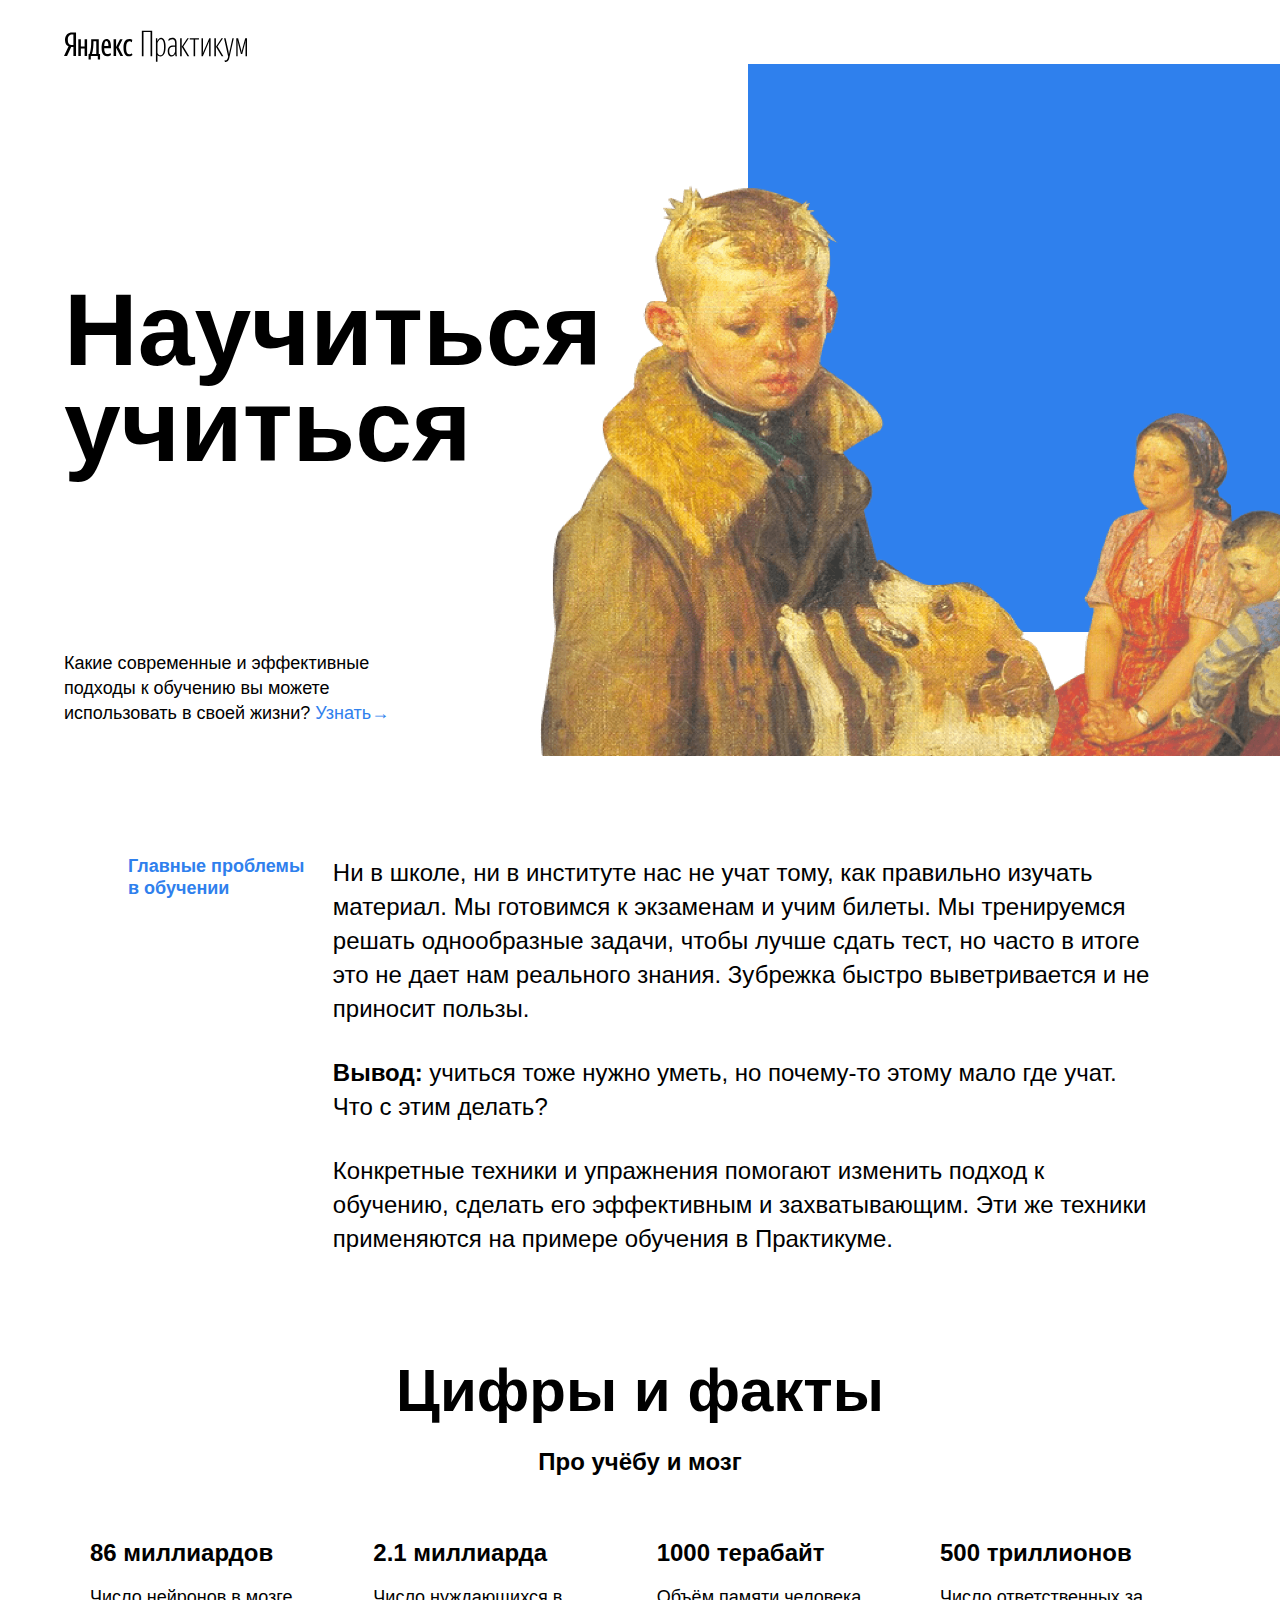
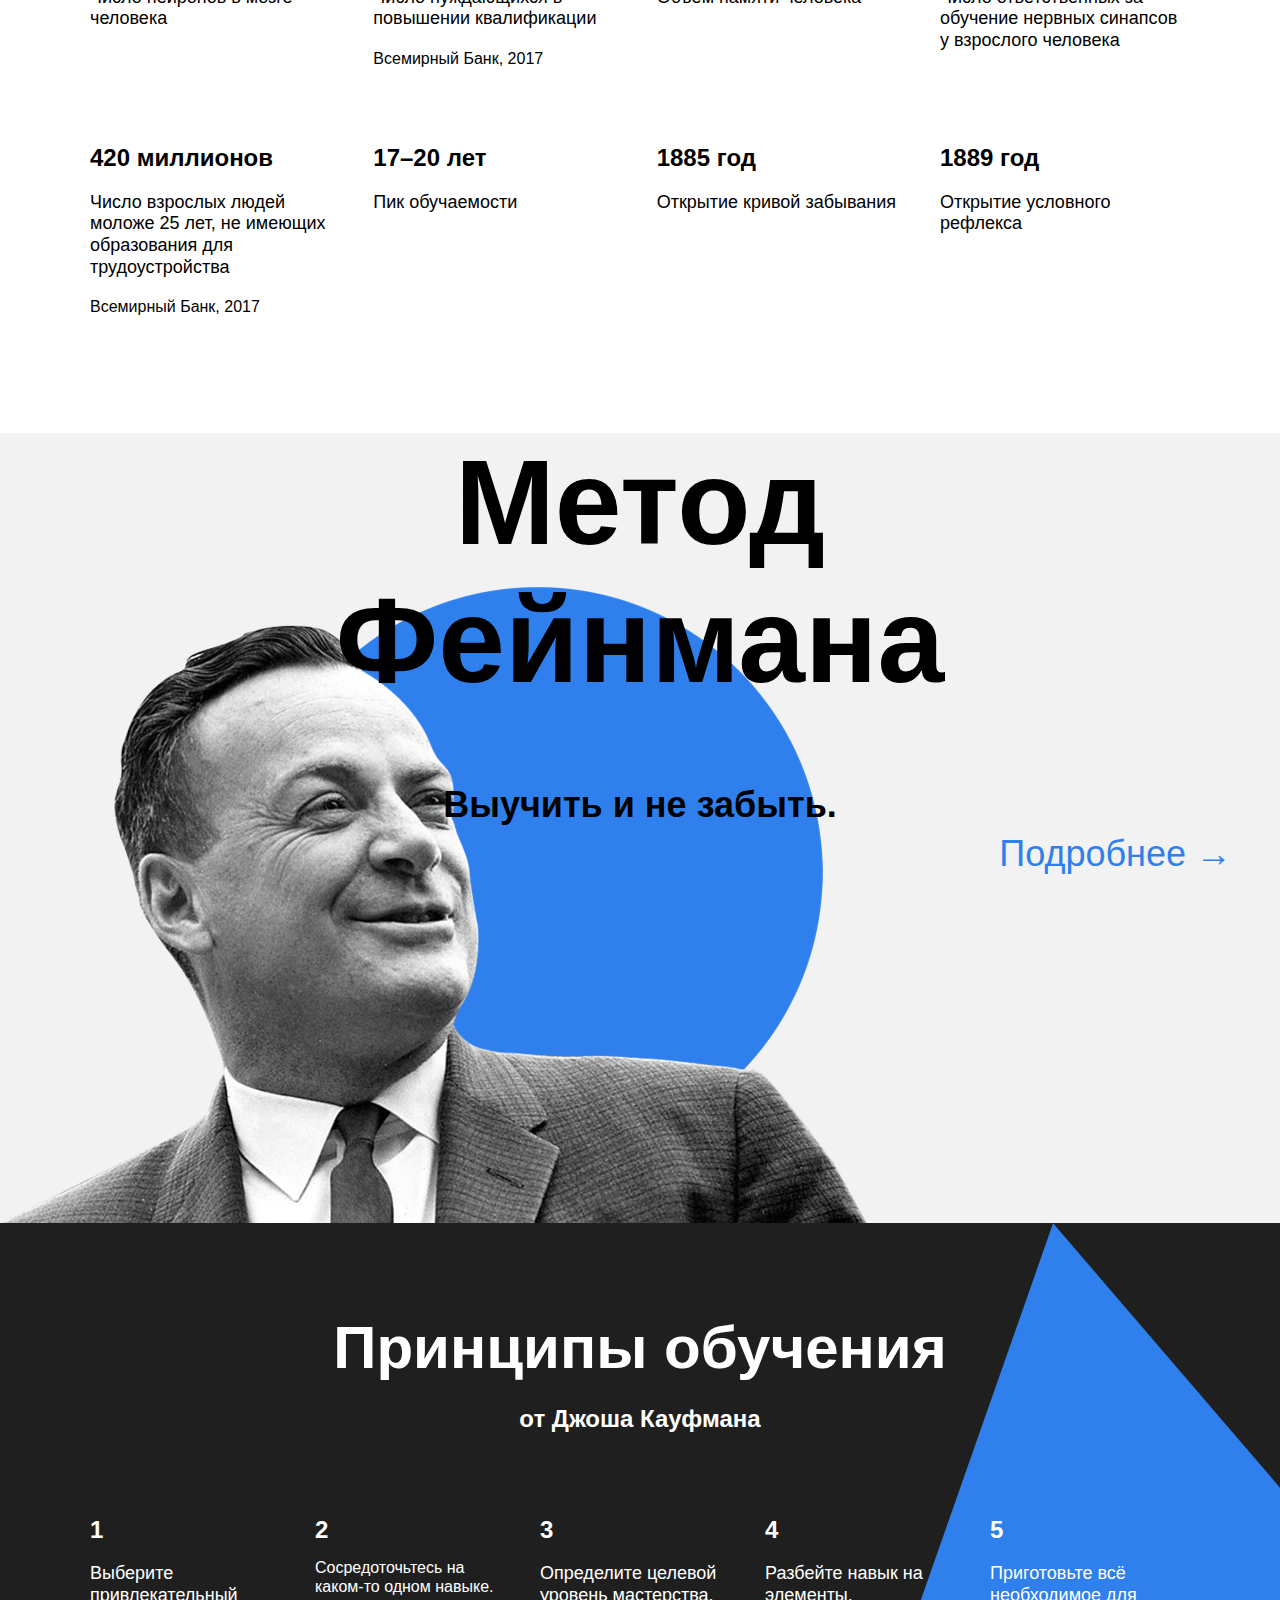
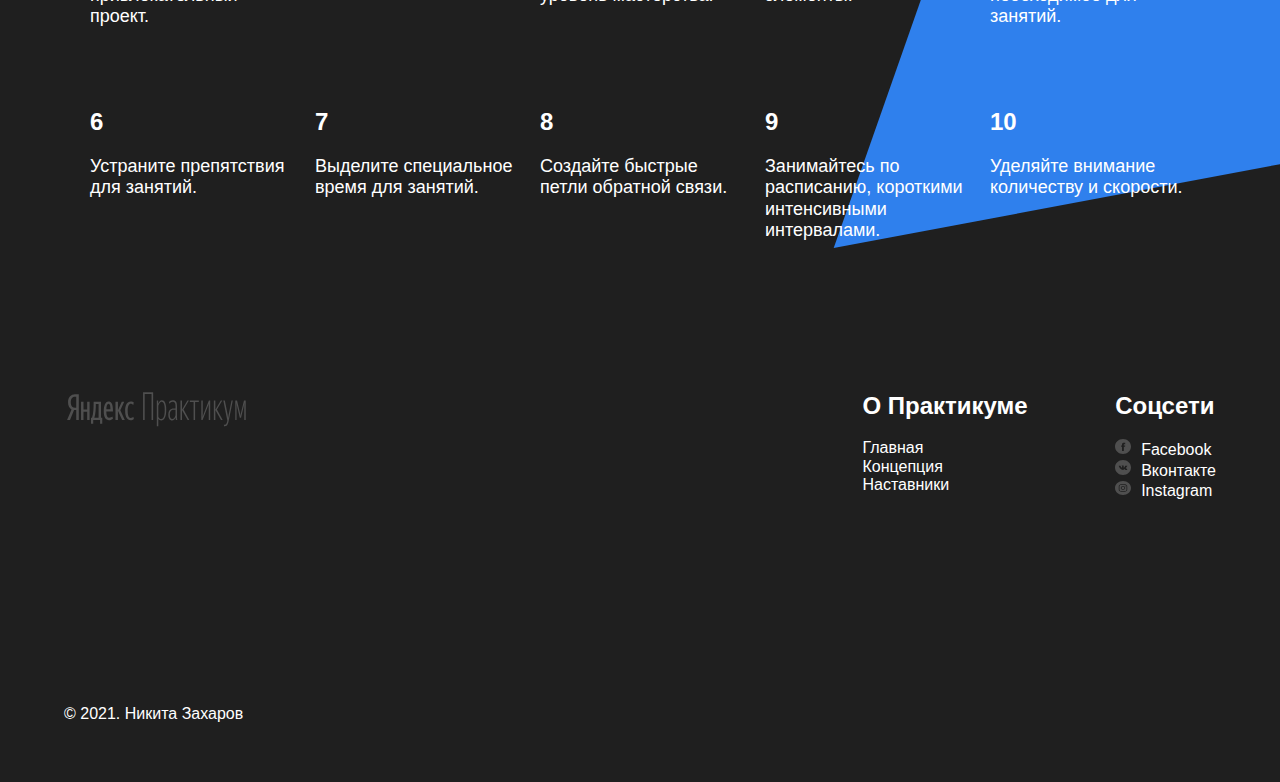
==== index.html @ fa34e201 "проект готов" ====
<!DOCTYPE html>
<html lang="ru">
<head>
  <meta charset="UTF-8">
  <meta name="viewport" content="width=device-width, initial-scale=1.0">
  <title>Научиться учиться</title>
  <link rel="stylesheet" href="./styles/normalize.css">
  <link rel="stylesheet" href="./styles/style.css">
</head>
<body>
  <div class="page">
    <header class="header">
      <img class="logo logo__place_header" src="/images/logo_place_header.svg" alt="Логотип Яндекс Практикум">
      <h1 class="header__title">Научиться учиться</h1>
      <p class="header__subtitle">Какие современные и эффективные подходы к обучению вы можете использовать в своей жизни?
        <a href="#" class="header__link">Узнать→</a>
      </p>
      <img class="header__main-illustration" src="/images/header-image.png" alt="Картинка Опять Двойка">
      <div class="header__square-pic"></div>

    </header>
    <main class="content">
      <section class="description">
        <div class="two-columns">
          <h2 class="two-columns__brief">Главные проблемы в обучении</h2>
          <div class="two-columns__main-text">
            <p class="two-columns__paragraph">Ни в школе, ни в институте нас не учат тому, как правильно изучать материал. Мы готовимся к экзаменам и учим билеты. Мы тренируемся решать однообразные задачи, чтобы лучше сдать тест, но часто в итоге это не дает нам реального знания. Зубрежка быстро выветривается и не приносит пользы.</p>
            <p class="two-columns__paragraph two-columns__paragraph-conclusion">
              <span class="two-columns__span-accent">Вывод:</span> учиться тоже нужно уметь, но почему-то этому мало где учат. Что с этим делать?
            </p>
            <p class="two-columns__paragraph">Конкретные техники и упражнения помогают изменить подход к обучению, сделать его эффективным и захватывающим. Эти же техники применяются на примере обучения в Практикуме.</p>
          </div>
        </div>
      </section>

      <section class="digits">
        <h2 class="section-title">Цифры и факты</h2>
        <h3 class="section-subtitle">Про учёбу и мозг</h3>
        <ul class="table">
          <li class="table__cell">
            <h4 class="table__heading">86 миллиардов</h4>
            <p class="table__text">Число нейронов в мозге человека</p>
          </li>
          <li class="table__cell">
            <h4 class="table__heading">2.1 миллиарда</h4>
            <p class="table__text">Число нуждающихся в повышении квалификации</p>
              <p class="text__signature">Всемирный Банк, 2017</p>
          </li>
          <li class="table__cell">
            <h4 class="table__heading">1000 терабайт</h4>
            <p class="table__text">Объём памяти человека</p>
          </li>
          <li class="table__cell">
            <h4 class="table__heading">500 триллионов</h4>
            <p class="table__text">Число ответственных за обучение нервных синапсов у взрослого человека</p>
          </li>
          <li class="table__cell">
            <h4 class="table__heading">420 миллионов</h4>
            <p class="table__text">Число взрослых людей моложе 25 лет, не имеющих образования для трудоустройства</p>
              <p class="text__signature">Всемирный Банк, 2017</p>
          </li>
          <li class="table__cell">
            <h4 class="table__heading">17–20 лет</h4>
            <p class="table__text">Пик обучаемости</p>
          </li>
          <li class="table__cell">
            <h4 class="table__heading">1885 год</h4>
            <p class="table__text">Открытие кривой забывания</p>
          </li>
          <li class="table__cell">
            <h4 class="table__heading">1889 год</h4>
            <p class="table__text">Открытие условного рефлекса</p>
          </li>
        </ul>
      </section>

      <section class="feynman">
        <h2 class="feynman__title">Метод Фейнмана</h2>
        <h3 class="feynman__subtitle">Выучить и не забыть.</h3>
        <a class="feynman__link" href="#">Подробнее →</a>
        <img class="feynman__foto" src="/images/feynman.png" alt="фотография Фейнмана">
      </section>

      <section class="kaufman">
        <h2 class="section-title section-title__theme_dark">Принципы обучения</h2>
        <h3 class="section-subtitle section-subtitle__theme_dark">от Джоша Кауфмана</h3>
        <ul class="table table__theme_dark">
          <li class="table__cell table__cell_theme_dark">
            <h4 class="table__heading table__heading_theme_dark">1</h4>
            <p class="table__text table__text_theme_dark">Выберите привлекательный проект.</p>
          </li>
          <li class="table__cell table__cell_theme_dark">
            <h4 class="table__heading table__heading_theme_dark">2</h4>
            <p class="table__tex table__text_theme_darkt">Сосредоточьтесь на каком-то одном навыке.</p>
          </li>
          <li class="table__cell table__cell_theme_dark">
            <h4 class="table__heading table__heading_theme_dark">3</h4>
            <p class="table__text table__text_theme_dark">Определите целевой уровень мастерства.</p>
          </li>
          <li class="table__cell table__cell_theme_dark">
            <h4 class="table__heading table__heading_theme_dark">4</h4>
            <p class="table__text table__text_theme_dark">Разбейте навык на элементы.</p>
          </li>
          <li class="table__cell table__cell_theme_dark">
            <h4 class="table__heading table__heading_theme_dark">5</h4>
            <p class="table__text table__text_theme_dark">Приготовьте всё необходимое для занятий.</p>
          </li>
          <li class="table__cell table__cell_theme_dark">
            <h4 class="table__heading table__heading_theme_dark">6</h4>
            <p class="table__text table__text_theme_dark">Устраните препятствия для занятий.</p>
          </li>
          <li class="table__cell table__cell_theme_dark">
            <h4 class="table__heading table__heading_theme_dark">7</h4>
            <p class="table__text table__text_theme_dark">Выделите специальное время для занятий.</p>
          </li>
          <li class="table__cell table__cell_theme_dark">
            <h4 class="table__heading table__heading_theme_dark">8</h4>
            <p class="table__text table__text_theme_dark">Создайте быстрые петли обратной связи.</p>
          </li>
          <li class="table_cell table__cell_theme_dark">
            <h4 class="table_heading table__heading_theme_dark">9</h4>
            <p class="table_text table__text_theme_dark">Занимайтесь по расписанию, короткими интенсивными интервалами.</p>
          </li>
          <li class="table__cell table__cell_theme_dark">
            <h4 class="table__heading table__heading_theme_dark">10</h4>
            <p class="table__text table__text_theme_dark">Уделяйте внимание количеству и скорости.</p>
          </li>
        </ul>
        <img class="kaufman__triangle" src="/images/kaufman-triangle.svg" alt="синий треугольник">
      </section>
    </main>
    <footer class="footer">
      <section class="footer__columns">
        <div class="footer__column_content_copyright">
          <img class="logo logo__place_footer" src="/images/logo_place_footer.svg" alt="Логотип Яндекс Практикум">
          <p class="footer__author">&#169; 2021. Никита Захаров</p>
        </div>
        <div class="footer__column_content_info">
          <h2 class="footer__column-heading">О Практикуме</h2>
          <ul class="footer__column-links">
            <li><a class="footer__column-link" href="#">Главная</a></li>
            <li><a class="footer__column-link" href="#">Концепция</a></li>
            <li><a class="footer__column-link" href="#">Наставники</a></li>
          </ul>
        </div>
        <div class="footer__column_content_social">
          <h2 class="footer__column-heading">Соцсети</h2>
          <ul class="footer__column-links">
            <li><a class="footer__column-link" href="https://www.facebook.com/yandex.praktikum/"><img class="footer_social-icon" src="/images/facebook_color_white.svg" alt="Facebook">Facebook</a></li>
            <li><a class="footer__column-link" href="https://vk.com/yandex.praktikum"><img class="footer_social-icon" src="/images/vk_color_white.svg" alt="Вконтакте">Вконтакте</a></li>
            <li><a class="footer__column-link" href="https://www.instagram.com/yndx.praktikum/"><img class="footer_social-icon" src="/images/instagram_color_white.svg" alt="Instagram">Instagram</a></li>
          </ul>

        </div>
      </section>

    </footer>
  </div>
</body>
</html>
---- styles/style.css ----
.page {
  overflow-x:hidden;
  min-width: 1100px;
  /* мы ещё не умеем делать мобильную версию сайта, */
  /* поэтому выше установлена минимальная ширина страницы */
  max-width: 1600px;
  /* выше установили ограничение по максимальной ширине */
  margin: 0 auto;
  /* выше для экранов больше 1600px отцентрировали весь контент */
  font-family: 'Helvetica Neue', Arial, sans-serif;
}

.header {
  height: 100vh;
  min-height: 600px;
  max-height: 756px;
  color: #f2f2f2;
  position: relative;
  display: flex;
  /* выше установили ограничения для секции */
}
.logo{
  width: 183px;
  height: 32px;
}
.logo__place_header{
  position: absolute;
  margin-top: 30px;
  margin-left: 64px;
}
.header__title{
  margin: auto;
  width: 730px;
  margin-left: 64px;
  font-size: 102px;
  line-height: 96px;
  color: #000000;
  font-style: 700;
  z-index: 1;
}
.header__subtitle{
  position: absolute;
  width: 338px;
  margin-left: 64px;
  margin-bottom: 30px;
  bottom: 0px;
  left: 0px;
  line-height: 25px;
  font-size: 18px;
  font-style: normal;
  color: #000000;
}
.header__link{
  text-decoration: none;
  color: #2f80ed;
}
.header__main-illustration{
  position: absolute;
  width: 765px;
  height: 608px;
  bottom: 0;
  right: 0;
}
.header__square-pic{
  width: 568px;
  height: 568px;
  background-color: #2f80ed;
  right: 0px;
  top: 0px;
  margin-top: 64px;
}


.discription{
  display: flex;
  position: relative;
}
.two-columns{
  margin: auto;
  width: 80%;
  display: flex;
  padding: 100px 0px 100px;
  justify-content: space-between;
  align-items: flex-start;
}
.two-columns__brief{
  line-height: 1.2;
  font-size: 18px;
  font-style: normal;
  color: #2f80ed;
  width: 177px;
  margin: 0px;
}
.two-columns__main-text{
  width: 80%;
  min-width: 784px;
  line-height: 34px;
  font-size: 24px;
  font-style: normal;
  flex-direction: column;
  justify-content: space-between;
  display: flex;
}
.two-columns__span-accent{
  font-size: 24px;
  line-height: 34px;
  font-weight: bold;
}
.two-columns__paragraph{
  margin: 0;
}
.two-columns__paragraph-conclusion{
  margin-top: 30px;
  margin-bottom: 30px;
}
.digits{
  position: relative;
  padding: 0px 0px 100px;
  display: flex;
  flex-direction: column;
  justify-content: space-between;
  align-items: center;
  width: 100%;
}
.section-title{
  display: flex;
  margin: 0px;
  line-height: 1.15;
  font-size: 60px;
  font-style: 700;
}
.section-subtitle{
  display: flex;
  margin: 20px 0px 0px;
  line-height: 34px;
  font-size: 24px;
  font-style: normal;
}
.table{
  width: 1100px;
  display: flex;
  flex-wrap: wrap;
  justify-content: space-between;
  list-style: none;
  margin: 0px;
  padding: 0px;
}
.table__cell{
  display: flex;
  flex-direction: row;
  justify-content: space-between;
  align-content: flex-start;
  text-align: left;
  width: 250px;
  margin-top: 60px;
  flex-wrap: wrap;
}
.table__heading{
  line-height: 1.15;
  font-size: 24px;
  font-weight: 700;
  margin-top: 0px;
  margin-bottom: 0px;
}
.table__text{
  display: flex;
  flex-direction: column;
  justify-content: space-between;
  align-items: stretch;
  line-height: 1.2;
  font-size: 18px;
  font-weight: 500;
  margin: 0px;
  margin-top: 20px;
}
.text__signature{
  margin-top: 20px;
}

.feynman{
  display: flex;
  position: relative;
  padding: 0;
  height: 790px;
  flex-direction: column;
  align-items: center;
  background-color: #f2f2f2;
}
.feynman__title{
  display: flex;
  margin: 0px;
  line-height: 1.15;
  font-size: 120px;
  font-style: 700;
  width: 648px;
  text-align: center;
  z-index: 1;
}
.feynman__subtitle{
  display: flex;
  margin: 70px 0px 0px;
  line-height: 51px;
  font-size: 36px;
  font-style: normal;
  z-index: 1;
}
.feynman__foto{
  position: absolute;
  width: 867px;
  height: 637px;
  left: 0;
  bottom: 0;
}
.feynman__link{
  position: absolute;
  right: 48px;
  text-decoration: none;
  line-height: 51px;
  font-size: 36px;
  font-style: normal;
  top: 50%;
  color: #2f80ed;
}

.kaufman{
  position: relative;
  padding: 90px 0px 90px;
  display: flex;
  flex-direction: column;
  justify-content: space-between;
  align-items: center;
  width: 100%;
  background-color: #1f1f1f;
}
.kaufman__triangle{
position: absolute;
width: 877px;
height: 877px;
top: 0;
right: -210px;
overflow: hidden;
}

.section-title__theme_dark{
  display: flex;
  margin: 0px;
  line-height: 1.15;
  font-size: 60px;
  font-style: 700;
  color: white;
  z-index: 1;
}
.section-subtitle__theme_dark{
  display: flex;
  margin: 20px 0px 0px;
  line-height: 34px;
  font-size: 24px;
  font-style: normal;
  color: white;
  z-index: 1;
}
.table__theme_dark{
  width: 1100px;
  display: flex;
  flex-wrap: wrap;
  justify-content: space-between;
  list-style: none;
  margin: 0px;
  padding: 0px;
  z-index: 1;
}
.table__cell_theme_dark{
  display: flex;
  flex-direction: row;
  justify-content: space-between;
  align-content: flex-start;
  text-align: left;
  flex-wrap: wrap;
  width: 200px;
  color: white;
  margin-right: 0;
  margin-top: 80px;
}
.table__heading_theme_dark{
  line-height: 1.15;
  font-size: 24px;
  font-weight: 700;
  margin-top: 0px;
  margin-bottom: 0px;
  color: white;
  z-index: 1;
}
.table__text_theme_dark{
  display: flex;
  flex-direction: column;
  justify-content: space-between;
  align-items: stretch;
  line-height: 1.2;
  font-size: 18px;
  font-style: normal;
  margin: 0px;
  margin-top: 20px;
  color: white;
  z-index: 1;
}
.footer{
  display: flex;
  padding: 60px 0px 40px;
  min-height: 350px;
  background-color: #1f1f1f;
  justify-content: center;
}
.footer__columns{
  display: flex;
  flex-direction: row;
  justify-content: space-between;
  flex-wrap: wrap;
  width: 90%;
}
.footer__column_content_copyright{
  display: flex;
  flex-direction: column;
  justify-content: space-between;
  margin: 0px;
  flex-basis: 711px;
}
.logo__place_footer{
  width: 185px;
  height: 35px;
  margin: 0;
}
.footer__author{
  margin: 18px 0px 18px;
  color: white;
  padding: 0px;
}
.footer__column_content_info{
  display: flex;
  flex-direction: column;
}
.footer__column-heading{
  margin: 0px;
  color: white;
}
.footer__column-links{
  list-style: none;
  text-decoration: none;
  margin-top: 20px;
  margin-bottom: 16px;
  margin-left: 0px;
  padding: 0;
}
.footer__column-link{
  margin-top: 20px;
  margin-left: 0px;
  padding: 0px;
  color: white;
  text-decoration: none;
}
.footer__column_content_social{
  display: flex;
  flex-direction: column;
  margin: 0px;
}
.footer_social-icon{
  margin-right: 10px;
  width: 16px;
  height: 16px;
}
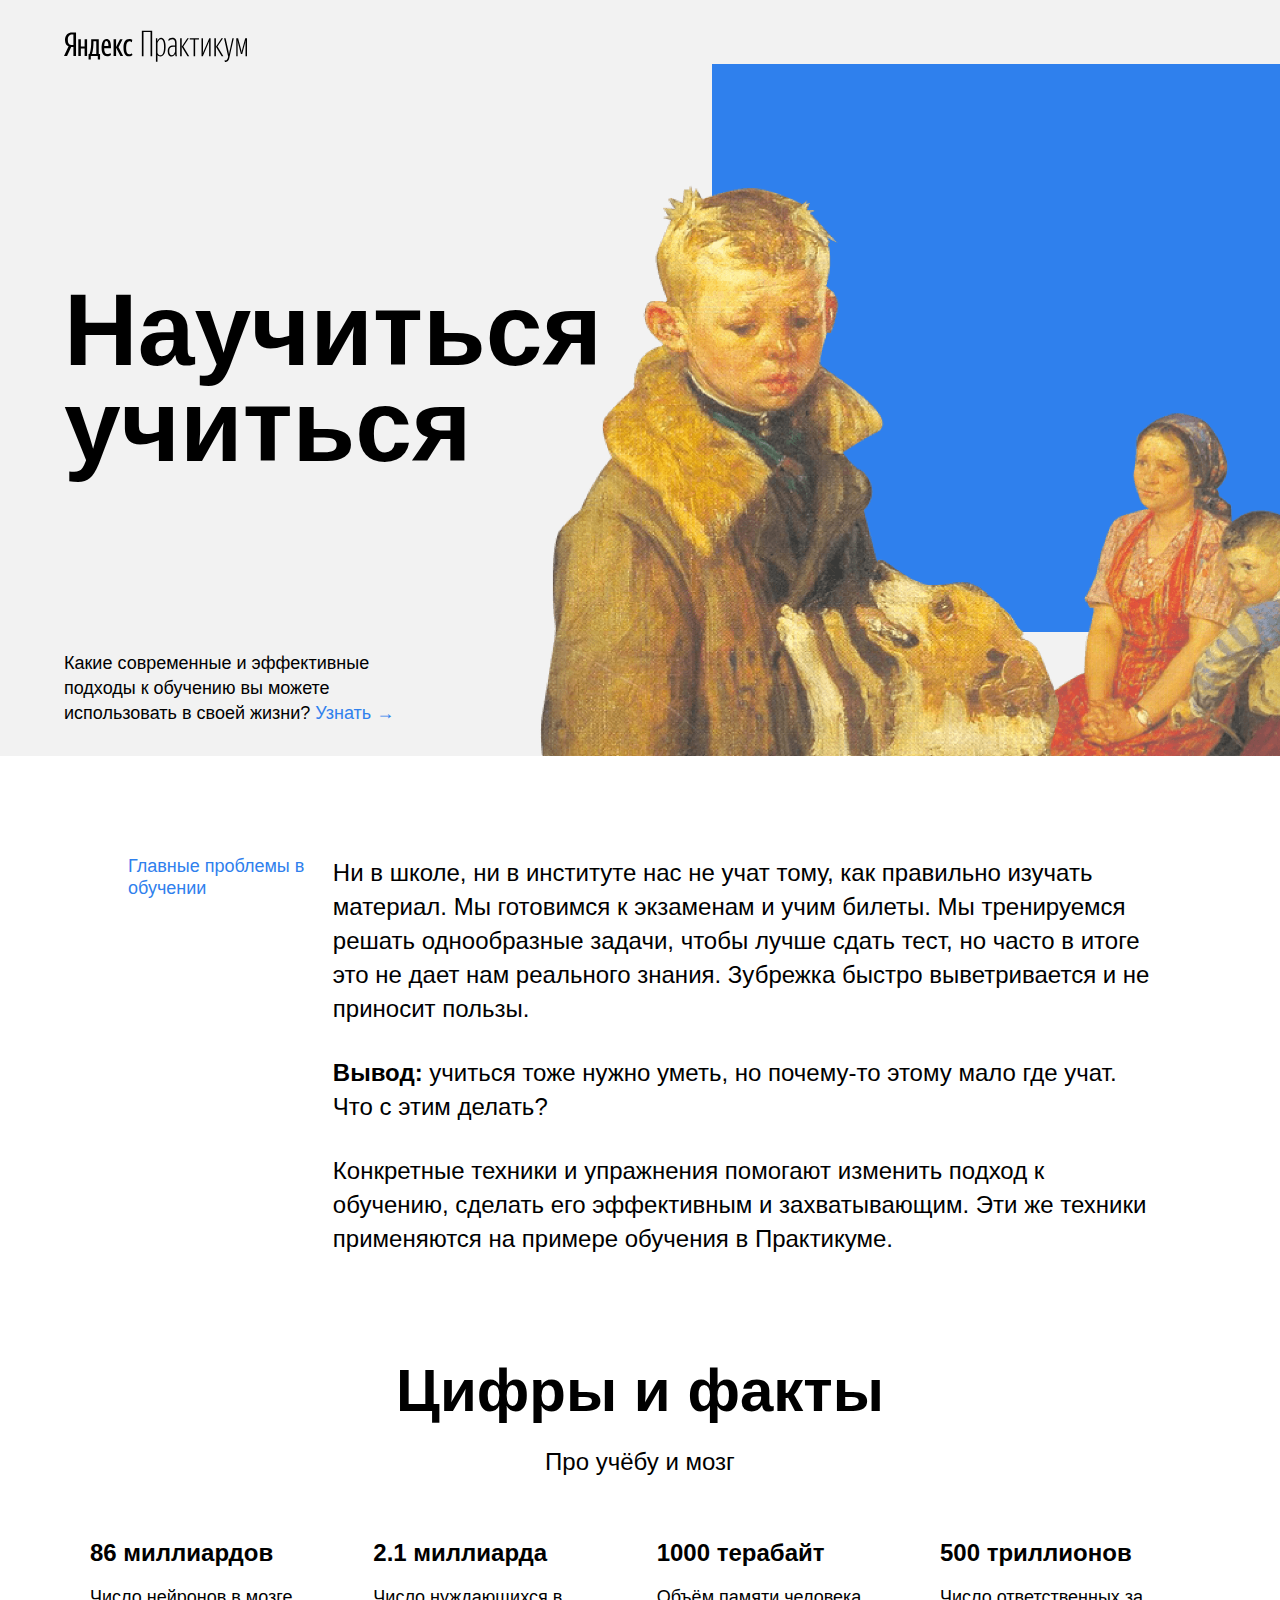
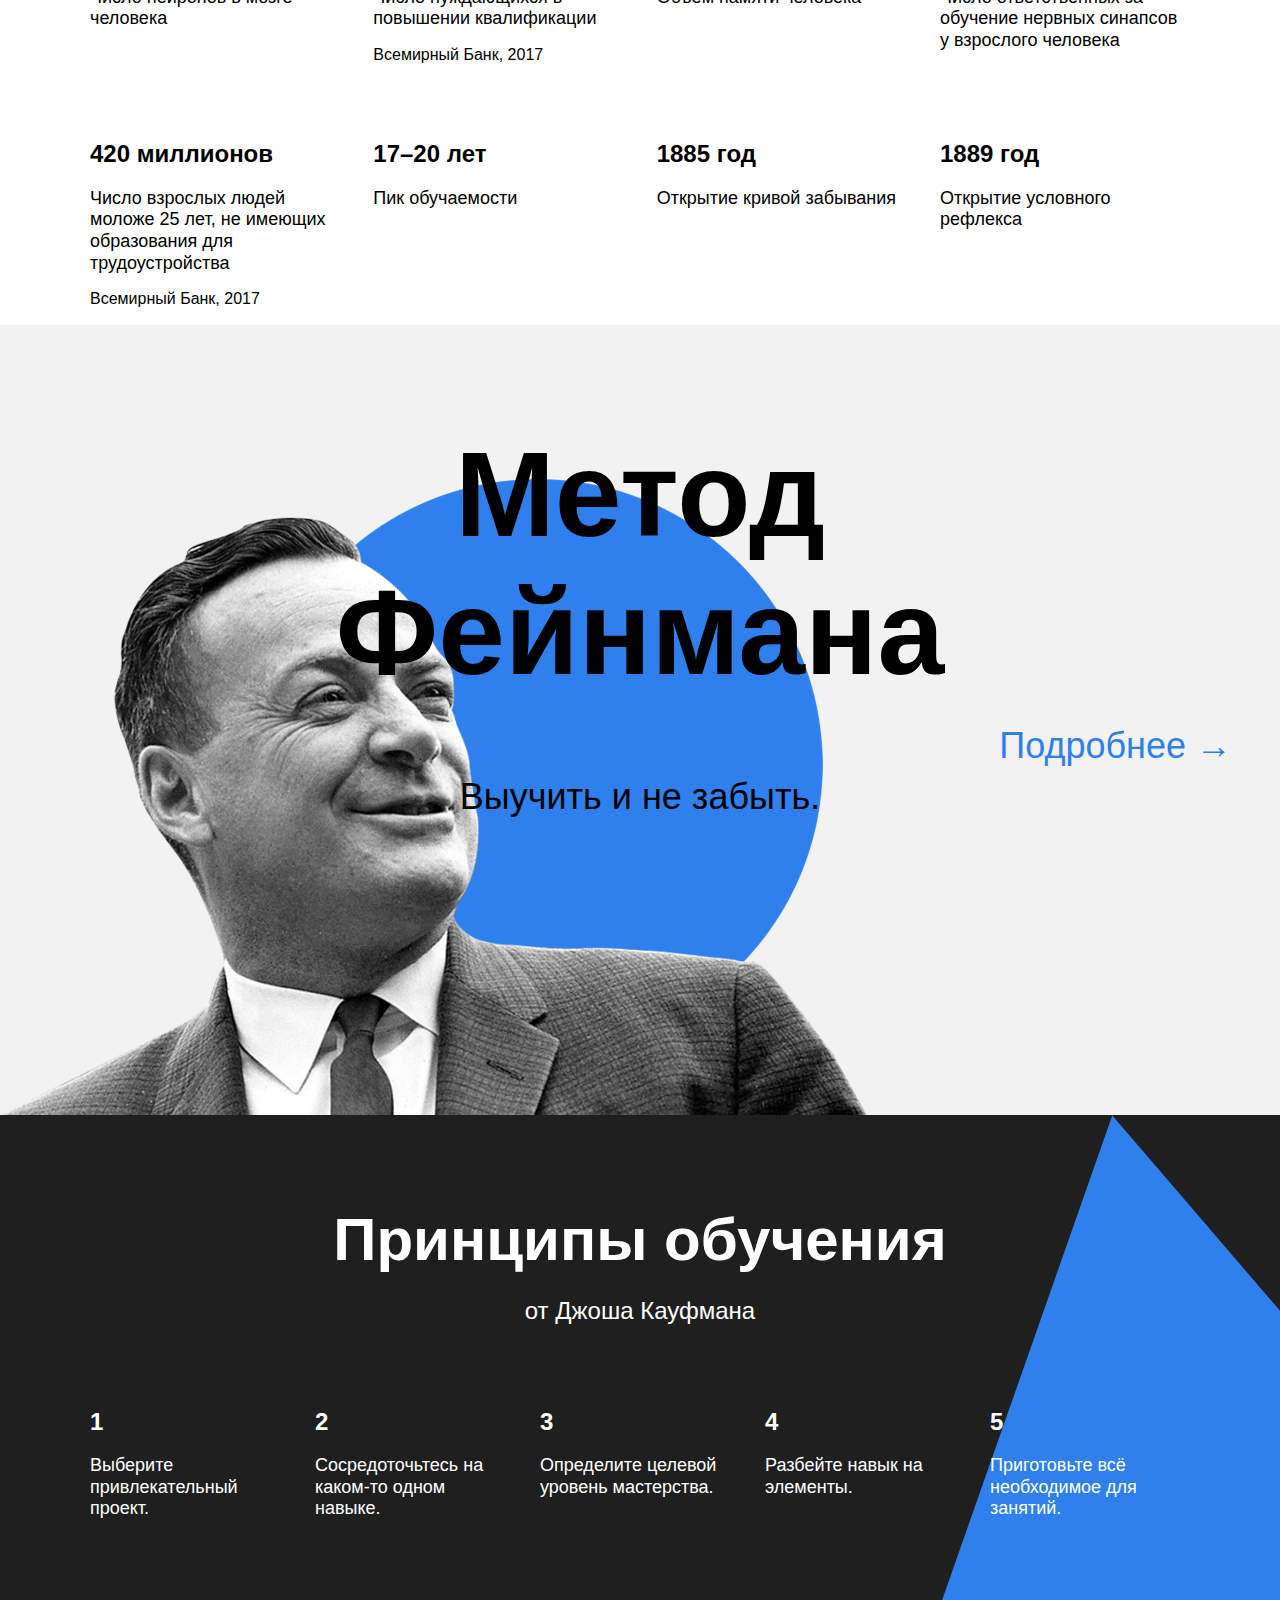
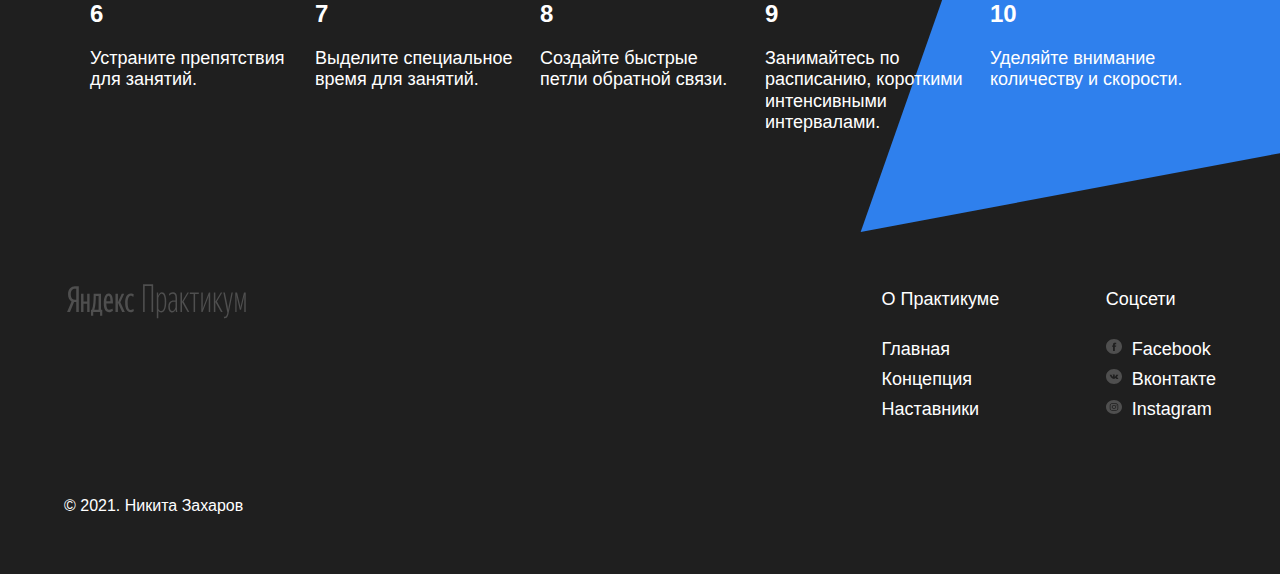
==== commit 522887b8: "исправлены ошибки после 1 ревью" ====
--- a/index.html
+++ b/index.html
@@ -10,27 +10,27 @@
 <body>
   <div class="page">
     <header class="header">
-      <img class="logo logo__place_header" src="/images/logo_place_header.svg" alt="Логотип Яндекс Практикум">
+      <img class="logo logo_place_header" src="images/logo_place_header.svg" alt="Логотип Яндекс Практикум">
       <h1 class="header__title">Научиться учиться</h1>
       <p class="header__subtitle">Какие современные и эффективные подходы к обучению вы можете использовать в своей жизни?
-        <a href="#" class="header__link">Узнать→</a>
+        <a href="#" class="header__link">Узнать &rarr;</a>
       </p>
-      <img class="header__main-illustration" src="/images/header-image.png" alt="Картинка Опять Двойка">
+      <img class="header__main-illustration" src="images/header-image.png" alt="Картинка Опять Двойка">
       <div class="header__square-pic"></div>
 
     </header>
     <main class="content">
       <section class="description">
-        <div class="two-columns">
+        <article class="two-columns">
           <h2 class="two-columns__brief">Главные проблемы в обучении</h2>
           <div class="two-columns__main-text">
             <p class="two-columns__paragraph">Ни в школе, ни в институте нас не учат тому, как правильно изучать материал. Мы готовимся к экзаменам и учим билеты. Мы тренируемся решать однообразные задачи, чтобы лучше сдать тест, но часто в итоге это не дает нам реального знания. Зубрежка быстро выветривается и не приносит пользы.</p>
-            <p class="two-columns__paragraph two-columns__paragraph-conclusion">
+            <p class="two-columns__paragraph">
               <span class="two-columns__span-accent">Вывод:</span> учиться тоже нужно уметь, но почему-то этому мало где учат. Что с этим делать?
             </p>
             <p class="two-columns__paragraph">Конкретные техники и упражнения помогают изменить подход к обучению, сделать его эффективным и захватывающим. Эти же техники применяются на примере обучения в Практикуме.</p>
           </div>
-        </div>
+        </article>
       </section>
 
       <section class="digits">
@@ -44,7 +44,7 @@
           <li class="table__cell">
             <h4 class="table__heading">2.1 миллиарда</h4>
             <p class="table__text">Число нуждающихся в повышении квалификации</p>
-              <p class="text__signature">Всемирный Банк, 2017</p>
+              <p class="text__text">Всемирный Банк, 2017</p>
           </li>
           <li class="table__cell">
             <h4 class="table__heading">1000 терабайт</h4>
@@ -57,7 +57,7 @@
           <li class="table__cell">
             <h4 class="table__heading">420 миллионов</h4>
             <p class="table__text">Число взрослых людей моложе 25 лет, не имеющих образования для трудоустройства</p>
-              <p class="text__signature">Всемирный Банк, 2017</p>
+              <p class="text__text">Всемирный Банк, 2017</p>
           </li>
           <li class="table__cell">
             <h4 class="table__heading">17–20 лет</h4>
@@ -76,22 +76,22 @@
 
       <section class="feynman">
         <h2 class="feynman__title">Метод Фейнмана</h2>
-        <h3 class="feynman__subtitle">Выучить и не забыть.</h3>
-        <a class="feynman__link" href="#">Подробнее →</a>
-        <img class="feynman__foto" src="/images/feynman.png" alt="фотография Фейнмана">
+        <p class="feynman__subtitle">Выучить и не забыть.</p>
+        <a class="feynman__link" href="#">Подробнее &rarr;</a>
+        <img class="feynman__foto" src="images/feynman.png" alt="фотография Фейнмана">
       </section>
 
       <section class="kaufman">
-        <h2 class="section-title section-title__theme_dark">Принципы обучения</h2>
-        <h3 class="section-subtitle section-subtitle__theme_dark">от Джоша Кауфмана</h3>
-        <ul class="table table__theme_dark">
+        <h2 class="section-title section-title_theme_dark">Принципы обучения</h2>
+        <h3 class="section-subtitle section-subtitle_theme_dark">от Джоша Кауфмана</h3>
+        <ul class="table table_theme_dark">
           <li class="table__cell table__cell_theme_dark">
             <h4 class="table__heading table__heading_theme_dark">1</h4>
             <p class="table__text table__text_theme_dark">Выберите привлекательный проект.</p>
           </li>
           <li class="table__cell table__cell_theme_dark">
             <h4 class="table__heading table__heading_theme_dark">2</h4>
-            <p class="table__tex table__text_theme_darkt">Сосредоточьтесь на каком-то одном навыке.</p>
+            <p class="table__text table__text_theme_dark">Сосредоточьтесь на каком-то одном навыке.</p>
           </li>
           <li class="table__cell table__cell_theme_dark">
             <h4 class="table__heading table__heading_theme_dark">3</h4>
@@ -117,43 +117,42 @@
             <h4 class="table__heading table__heading_theme_dark">8</h4>
             <p class="table__text table__text_theme_dark">Создайте быстрые петли обратной связи.</p>
           </li>
-          <li class="table_cell table__cell_theme_dark">
-            <h4 class="table_heading table__heading_theme_dark">9</h4>
-            <p class="table_text table__text_theme_dark">Занимайтесь по расписанию, короткими интенсивными интервалами.</p>
+          <li class="table__cell table__cell_theme_dark">
+            <h4 class="table__heading table__heading_theme_dark">9</h4>
+            <p class="table__text table__text_theme_dark">Занимайтесь по расписанию, короткими интенсивными интервалами.</p>
           </li>
           <li class="table__cell table__cell_theme_dark">
             <h4 class="table__heading table__heading_theme_dark">10</h4>
             <p class="table__text table__text_theme_dark">Уделяйте внимание количеству и скорости.</p>
           </li>
         </ul>
-        <img class="kaufman__triangle" src="/images/kaufman-triangle.svg" alt="синий треугольник">
+        <div class="kaufman__triangle">
+        </div>
       </section>
     </main>
     <footer class="footer">
       <section class="footer__columns">
-        <div class="footer__column_content_copyright">
-          <img class="logo logo__place_footer" src="/images/logo_place_footer.svg" alt="Логотип Яндекс Практикум">
+        <div class="footer__column footer__column_content_copyright">
+          <img class="logo logo__place_footer" src="images/logo_place_footer.svg" alt="Логотип Яндекс Практикум">
           <p class="footer__author">&#169; 2021. Никита Захаров</p>
         </div>
-        <div class="footer__column_content_info">
+        <nav class="footer__column footer__column_content_info">
           <h2 class="footer__column-heading">О Практикуме</h2>
           <ul class="footer__column-links">
             <li><a class="footer__column-link" href="#">Главная</a></li>
             <li><a class="footer__column-link" href="#">Концепция</a></li>
             <li><a class="footer__column-link" href="#">Наставники</a></li>
           </ul>
-        </div>
-        <div class="footer__column_content_social">
+        </nav>
+        <nav class="footer__column footer__column_content_social">
           <h2 class="footer__column-heading">Соцсети</h2>
           <ul class="footer__column-links">
-            <li><a class="footer__column-link" href="https://www.facebook.com/yandex.praktikum/"><img class="footer_social-icon" src="/images/facebook_color_white.svg" alt="Facebook">Facebook</a></li>
-            <li><a class="footer__column-link" href="https://vk.com/yandex.praktikum"><img class="footer_social-icon" src="/images/vk_color_white.svg" alt="Вконтакте">Вконтакте</a></li>
-            <li><a class="footer__column-link" href="https://www.instagram.com/yndx.praktikum/"><img class="footer_social-icon" src="/images/instagram_color_white.svg" alt="Instagram">Instagram</a></li>
+            <li><a class="footer__column-link" href="https://www.facebook.com/yandex.praktikum/"><img class="footer__social-icon" src="images/facebook_color_white.svg" alt="Facebook">Facebook</a></li>
+            <li><a class="footer__column-link" href="https://vk.com/yandex.praktikum"><img class="footer__social-icon" src="images/vk_color_white.svg" alt="Вконтакте">Вконтакте</a></li>
+            <li><a class="footer__column-link" href="https://www.instagram.com/yndx.praktikum/"><img class="footer__social-icon" src="images/instagram_color_white.svg" alt="Instagram">Instagram</a></li>
           </ul>
-
-        </div>
+        </nav>
       </section>
-
     </footer>
   </div>
 </body>
--- a/styles/style.css
+++ b/styles/style.css
@@ -14,7 +14,7 @@
   height: 100vh;
   min-height: 600px;
   max-height: 756px;
-  color: #f2f2f2;
+  background-color: #f2f2f2;
   position: relative;
   display: flex;
   /* выше установили ограничения для секции */
@@ -23,32 +23,32 @@
   width: 183px;
   height: 32px;
 }
-.logo__place_header{
-  position: absolute;
-  margin-top: 30px;
-  margin-left: 64px;
+.logo_place_header{
+  position: absolute;
+  top: 30px;
+  left: 64px;
 }
 .header__title{
   margin: auto;
-  width: 730px;
+  max-width: 730px;
   margin-left: 64px;
   font-size: 102px;
   line-height: 96px;
   color: #000000;
-  font-style: 700;
-  z-index: 1;
+  font-weight: 700;
+  z-index: 2;
 }
 .header__subtitle{
   position: absolute;
-  width: 338px;
-  margin-left: 64px;
-  margin-bottom: 30px;
-  bottom: 0px;
-  left: 0px;
+  max-width: 338px;
+  left: 64px;
+  bottom: 30px;
   line-height: 25px;
   font-size: 18px;
   font-style: normal;
   color: #000000;
+  z-index: 2;
+  margin: 0px;
 }
 .header__link{
   text-decoration: none;
@@ -60,14 +60,15 @@
   height: 608px;
   bottom: 0;
   right: 0;
+  z-index: 1;
 }
 .header__square-pic{
+  position: absolute;
   width: 568px;
   height: 568px;
   background-color: #2f80ed;
   right: 0px;
-  top: 0px;
-  margin-top: 64px;
+  top: 64px;
 }
 
 
@@ -77,7 +78,7 @@
 }
 .two-columns{
   margin: auto;
-  width: 80%;
+  max-width: 80%;
   display: flex;
   padding: 100px 0px 100px;
   justify-content: space-between;
@@ -86,13 +87,13 @@
 .two-columns__brief{
   line-height: 1.2;
   font-size: 18px;
-  font-style: normal;
+  font-weight: normal;
   color: #2f80ed;
-  width: 177px;
+  max-width: 177px;
   margin: 0px;
 }
 .two-columns__main-text{
-  width: 80%;
+  max-width: 80%;
   min-width: 784px;
   line-height: 34px;
   font-size: 24px;
@@ -109,13 +110,13 @@
 .two-columns__paragraph{
   margin: 0;
 }
-.two-columns__paragraph-conclusion{
+.two-columns__paragraph:nth-child(2n){
   margin-top: 30px;
   margin-bottom: 30px;
 }
 .digits{
   position: relative;
-  padding: 0px 0px 100px;
+  padding: 0px;
   display: flex;
   flex-direction: column;
   justify-content: space-between;
@@ -127,14 +128,14 @@
   margin: 0px;
   line-height: 1.15;
   font-size: 60px;
-  font-style: 700;
+  font-weight: 700;
 }
 .section-subtitle{
   display: flex;
   margin: 20px 0px 0px;
   line-height: 34px;
   font-size: 24px;
-  font-style: normal;
+  font-weight: normal;
 }
 .table{
   width: 1100px;
@@ -151,7 +152,7 @@
   justify-content: space-between;
   align-content: flex-start;
   text-align: left;
-  width: 250px;
+  max-width: 250px;
   margin-top: 60px;
   flex-wrap: wrap;
 }
@@ -169,11 +170,8 @@
   align-items: stretch;
   line-height: 1.2;
   font-size: 18px;
-  font-weight: 500;
-  margin: 0px;
-  margin-top: 20px;
-}
-.text__signature{
+  font-weight: normal;
+  margin: 0px;
   margin-top: 20px;
 }
 
@@ -191,17 +189,18 @@
   margin: 0px;
   line-height: 1.15;
   font-size: 120px;
-  font-style: 700;
-  width: 648px;
+  font-weight: 700;
+  max-width: 648px;
   text-align: center;
   z-index: 1;
+  margin-top: 100px;
 }
 .feynman__subtitle{
   display: flex;
   margin: 70px 0px 0px;
   line-height: 51px;
   font-size: 36px;
-  font-style: normal;
+  font-weight: normal;
   z-index: 1;
 }
 .feynman__foto{
@@ -239,67 +238,31 @@
 top: 0;
 right: -210px;
 overflow: hidden;
-}
-
-.section-title__theme_dark{
-  display: flex;
-  margin: 0px;
-  line-height: 1.15;
-  font-size: 60px;
-  font-style: 700;
-  color: white;
-  z-index: 1;
-}
-.section-subtitle__theme_dark{
-  display: flex;
-  margin: 20px 0px 0px;
-  line-height: 34px;
-  font-size: 24px;
-  font-style: normal;
+background-image: url(/images/kaufman-triangle.svg);
+}
+
+.section-title_theme_dark{
+  color: white;
+  z-index: 1;
+}
+.section-subtitle_theme_dark{
   color: white;
   z-index: 1;
 }
 .table__theme_dark{
-  width: 1100px;
-  display: flex;
-  flex-wrap: wrap;
-  justify-content: space-between;
-  list-style: none;
-  margin: 0px;
-  padding: 0px;
   z-index: 1;
 }
 .table__cell_theme_dark{
-  display: flex;
-  flex-direction: row;
-  justify-content: space-between;
-  align-content: flex-start;
-  text-align: left;
-  flex-wrap: wrap;
-  width: 200px;
+  max-width: 200px;
   color: white;
   margin-right: 0;
   margin-top: 80px;
 }
 .table__heading_theme_dark{
-  line-height: 1.15;
-  font-size: 24px;
-  font-weight: 700;
-  margin-top: 0px;
-  margin-bottom: 0px;
   color: white;
   z-index: 1;
 }
 .table__text_theme_dark{
-  display: flex;
-  flex-direction: column;
-  justify-content: space-between;
-  align-items: stretch;
-  line-height: 1.2;
-  font-size: 18px;
-  font-style: normal;
-  margin: 0px;
-  margin-top: 20px;
   color: white;
   z-index: 1;
 }
@@ -309,6 +272,7 @@
   min-height: 350px;
   background-color: #1f1f1f;
   justify-content: center;
+  box-sizing: border-box;
 }
 .footer__columns{
   display: flex;
@@ -317,9 +281,11 @@
   flex-wrap: wrap;
   width: 90%;
 }
+.footer__column{
+  display: flex;
+  flex-direction: column;
+}
 .footer__column_content_copyright{
-  display: flex;
-  flex-direction: column;
   justify-content: space-between;
   margin: 0px;
   flex-basis: 711px;
@@ -334,13 +300,12 @@
   color: white;
   padding: 0px;
 }
-.footer__column_content_info{
-  display: flex;
-  flex-direction: column;
-}
 .footer__column-heading{
   margin: 0px;
   color: white;
+  line-height: 30px;
+  font-size: 18px;
+  font-weight: normal;
 }
 .footer__column-links{
   list-style: none;
@@ -356,13 +321,14 @@
   padding: 0px;
   color: white;
   text-decoration: none;
+  line-height: 30px;
+  font-size: 18px;
+  font-weight: normal;
 }
 .footer__column_content_social{
-  display: flex;
-  flex-direction: column;
-  margin: 0px;
-}
-.footer_social-icon{
+  margin: 0px;
+}
+.footer__social-icon{
   margin-right: 10px;
   width: 16px;
   height: 16px;
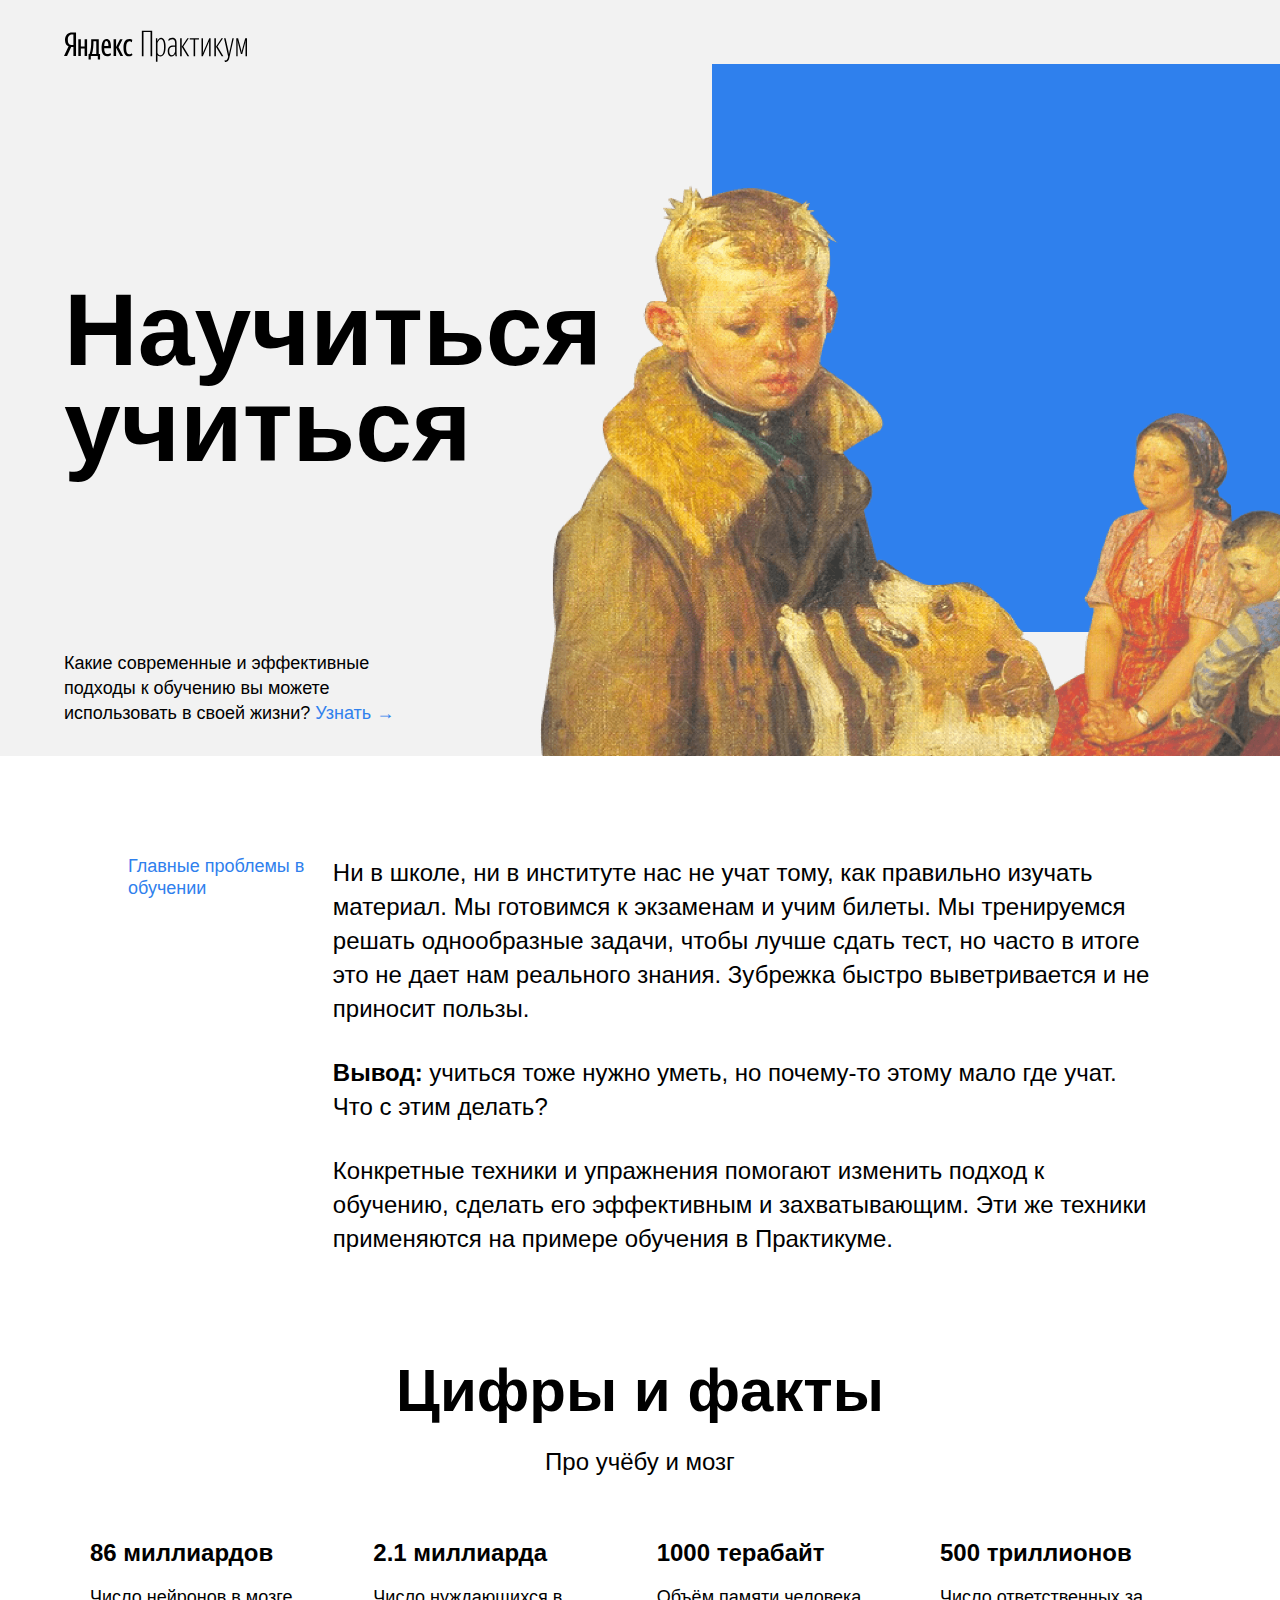
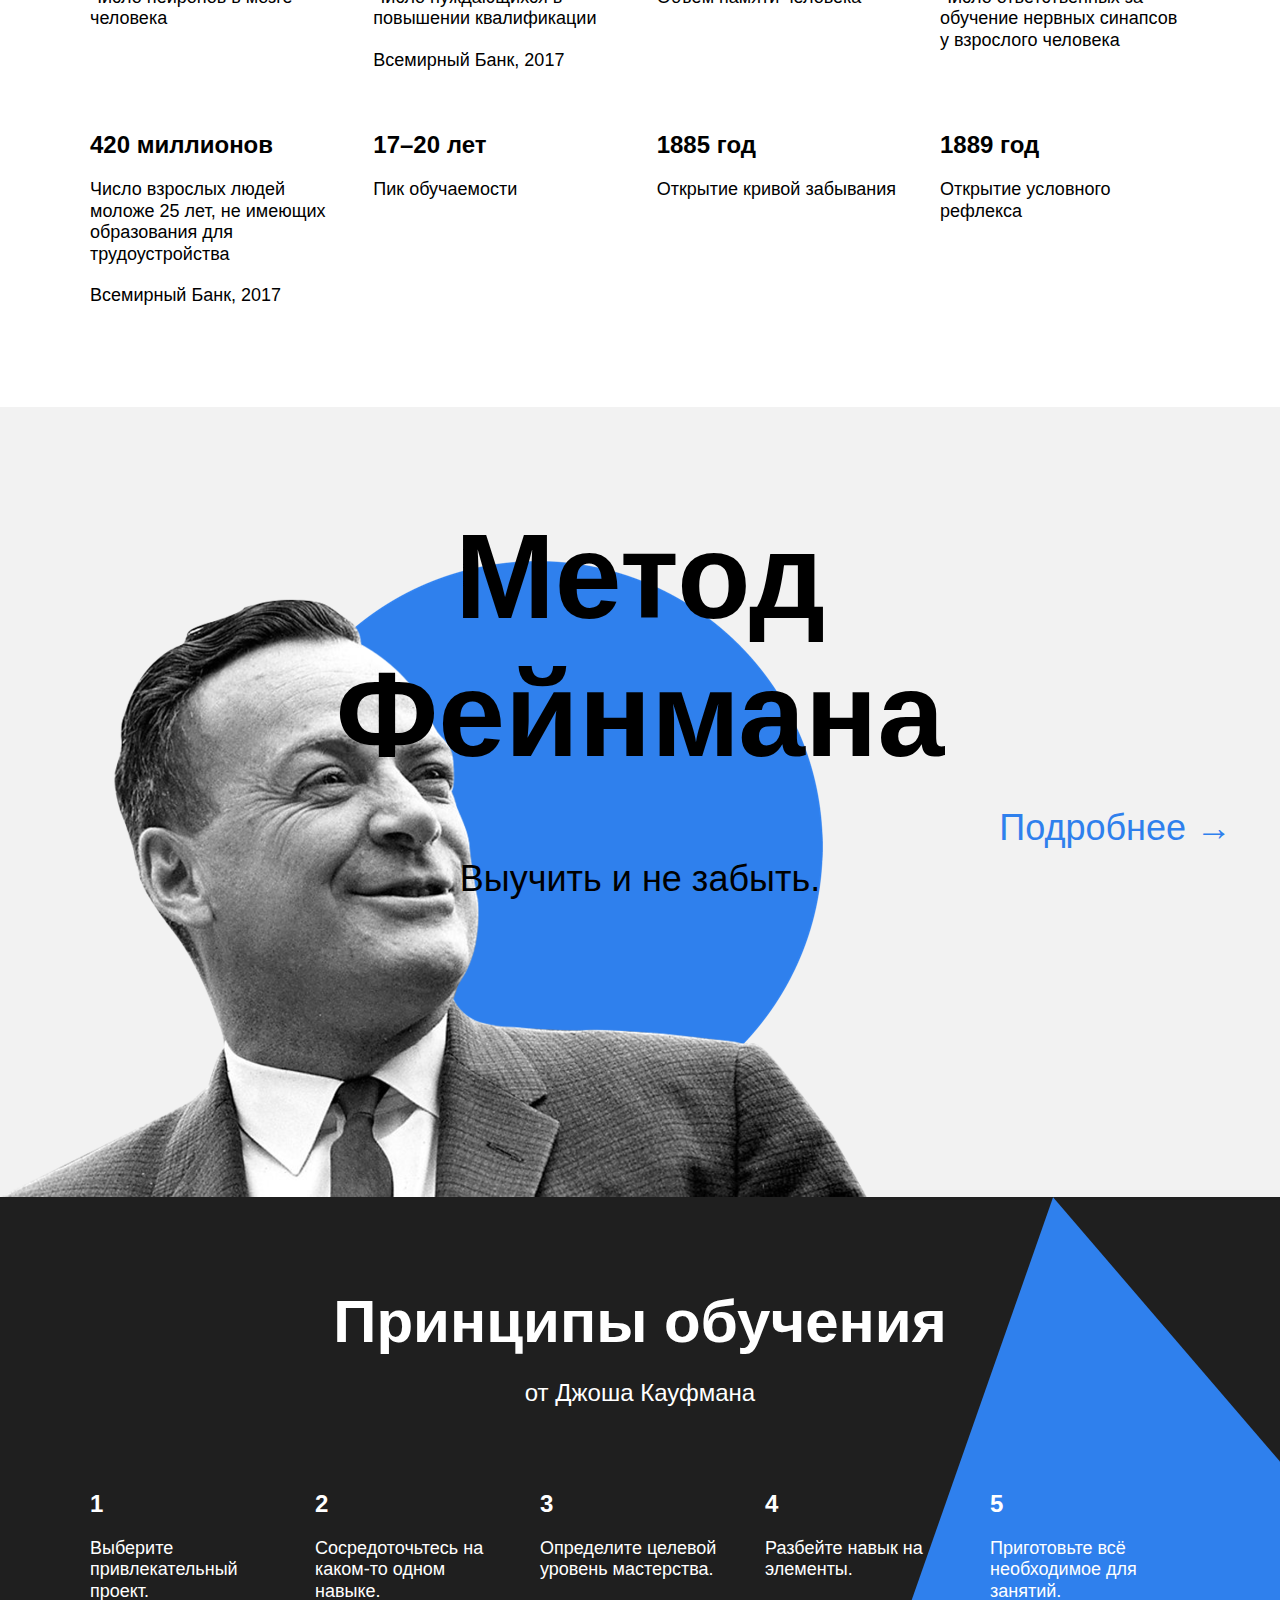
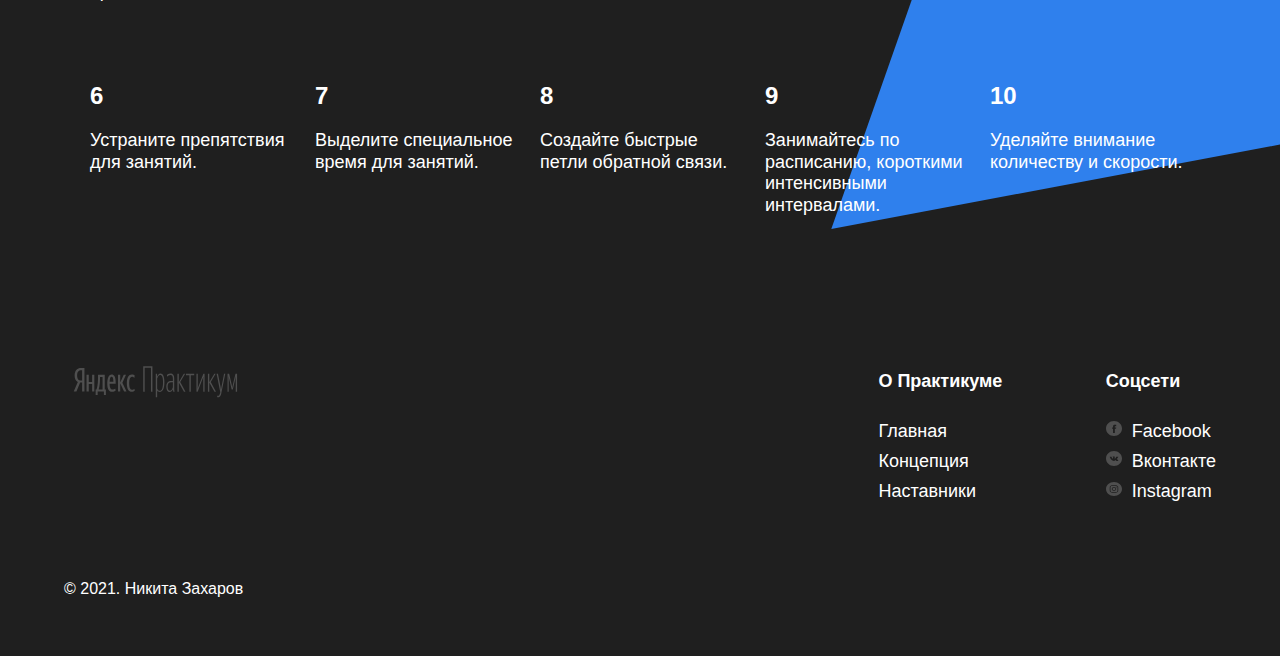
==== commit c3766819: "исправления после 2 ревью" ====
--- a/index.html
+++ b/index.html
@@ -44,7 +44,7 @@
           <li class="table__cell">
             <h4 class="table__heading">2.1 миллиарда</h4>
             <p class="table__text">Число нуждающихся в повышении квалификации</p>
-              <p class="text__text">Всемирный Банк, 2017</p>
+              <p class="table__text">Всемирный Банк, 2017</p>
           </li>
           <li class="table__cell">
             <h4 class="table__heading">1000 терабайт</h4>
@@ -57,7 +57,7 @@
           <li class="table__cell">
             <h4 class="table__heading">420 миллионов</h4>
             <p class="table__text">Число взрослых людей моложе 25 лет, не имеющих образования для трудоустройства</p>
-              <p class="text__text">Всемирный Банк, 2017</p>
+              <p class="table__text">Всемирный Банк, 2017</p>
           </li>
           <li class="table__cell">
             <h4 class="table__heading">17–20 лет</h4>
@@ -133,7 +133,7 @@
     <footer class="footer">
       <section class="footer__columns">
         <div class="footer__column footer__column_content_copyright">
-          <img class="logo logo__place_footer" src="images/logo_place_footer.svg" alt="Логотип Яндекс Практикум">
+          <img class="logo logo_place_footer" src="images/logo_place_footer.svg" alt="Логотип Яндекс Практикум">
           <p class="footer__author">&#169; 2021. Никита Захаров</p>
         </div>
         <nav class="footer__column footer__column_content_info">
@@ -147,9 +147,9 @@
         <nav class="footer__column footer__column_content_social">
           <h2 class="footer__column-heading">Соцсети</h2>
           <ul class="footer__column-links">
-            <li><a class="footer__column-link" href="https://www.facebook.com/yandex.praktikum/"><img class="footer__social-icon" src="images/facebook_color_white.svg" alt="Facebook">Facebook</a></li>
-            <li><a class="footer__column-link" href="https://vk.com/yandex.praktikum"><img class="footer__social-icon" src="images/vk_color_white.svg" alt="Вконтакте">Вконтакте</a></li>
-            <li><a class="footer__column-link" href="https://www.instagram.com/yndx.praktikum/"><img class="footer__social-icon" src="images/instagram_color_white.svg" alt="Instagram">Instagram</a></li>
+            <li><a class="footer__column-link" target="_blank" href="https://www.facebook.com/yandex.praktikum/"><img class="footer__social-icon" src="images/facebook_color_white.svg" alt="Facebook">Facebook</a></li>
+            <li><a class="footer__column-link" target="_blank" href="https://vk.com/yandex.praktikum"><img class="footer__social-icon" src="images/vk_color_white.svg" alt="Вконтакте">Вконтакте</a></li>
+            <li><a class="footer__column-link" target="_blank" href="https://www.instagram.com/yndx.praktikum/"><img class="footer__social-icon" src="images/instagram_color_white.svg" alt="Instagram">Instagram</a></li>
           </ul>
         </nav>
       </section>
--- a/styles/style.css
+++ b/styles/style.css
@@ -116,7 +116,7 @@
 }
 .digits{
   position: relative;
-  padding: 0px;
+  padding: 0px 0px 100px;
   display: flex;
   flex-direction: column;
   justify-content: space-between;
@@ -238,7 +238,8 @@
 top: 0;
 right: -210px;
 overflow: hidden;
-background-image: url(/images/kaufman-triangle.svg);
+background-image: url(../images/kaufman-triangle.svg);
+background-size: cover;
 }
 
 .section-title_theme_dark{
@@ -305,7 +306,7 @@
   color: white;
   line-height: 30px;
   font-size: 18px;
-  font-weight: normal;
+  font-weight: 700;
 }
 .footer__column-links{
   list-style: none;
@@ -314,6 +315,7 @@
   margin-bottom: 16px;
   margin-left: 0px;
   padding: 0;
+  z-index: 1;
 }
 .footer__column-link{
   margin-top: 20px;
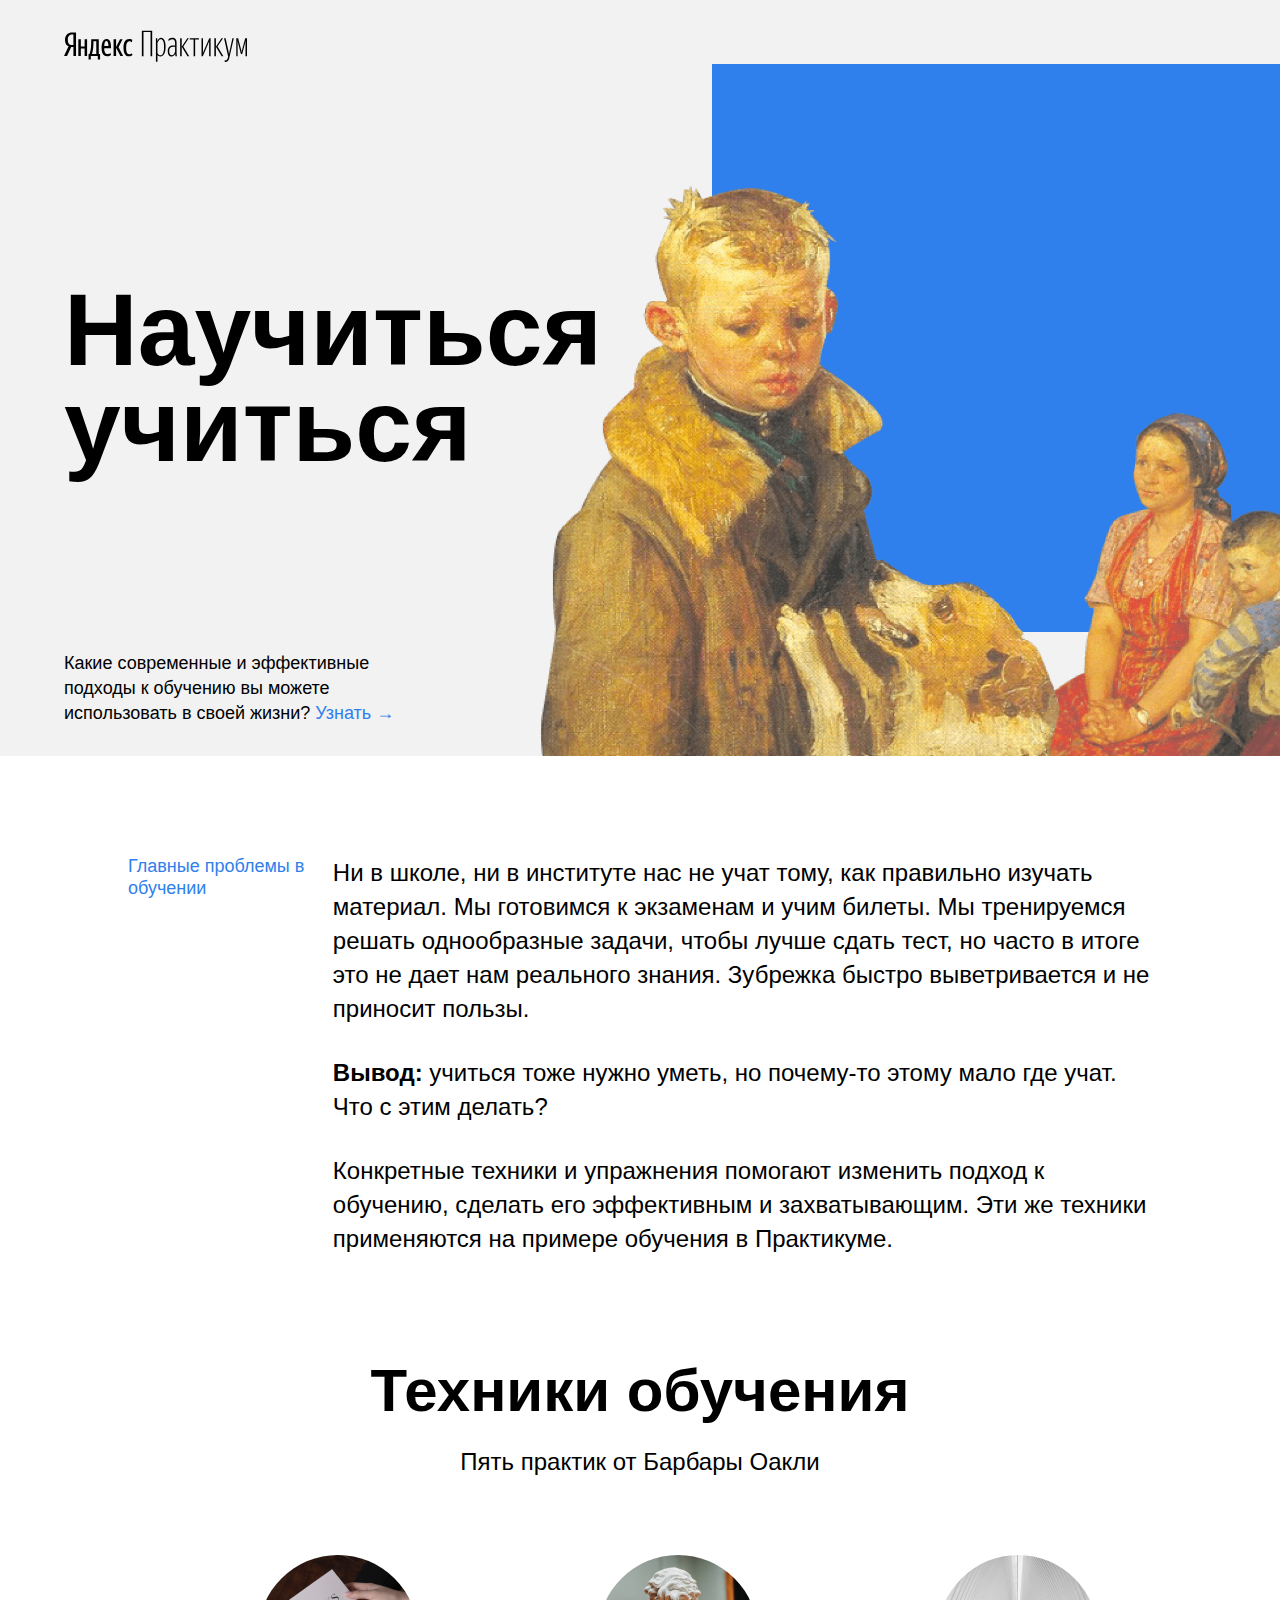
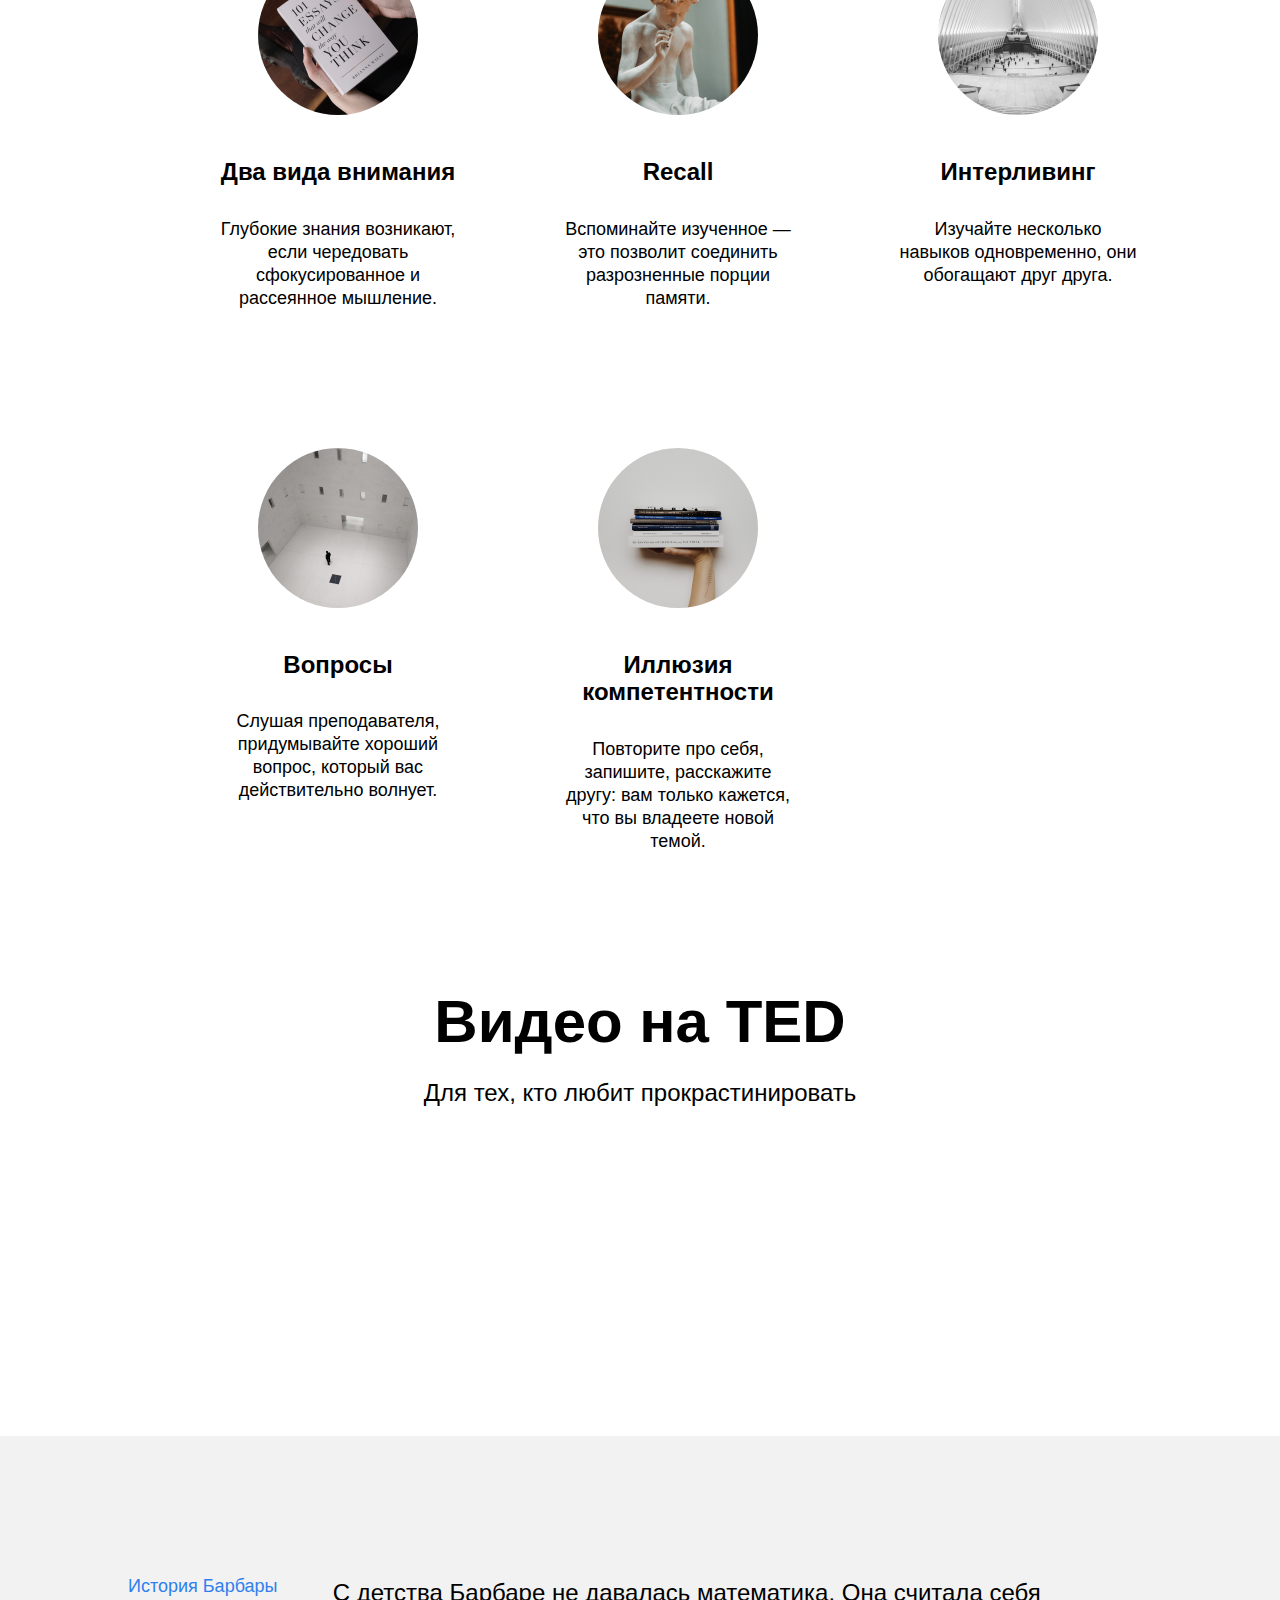
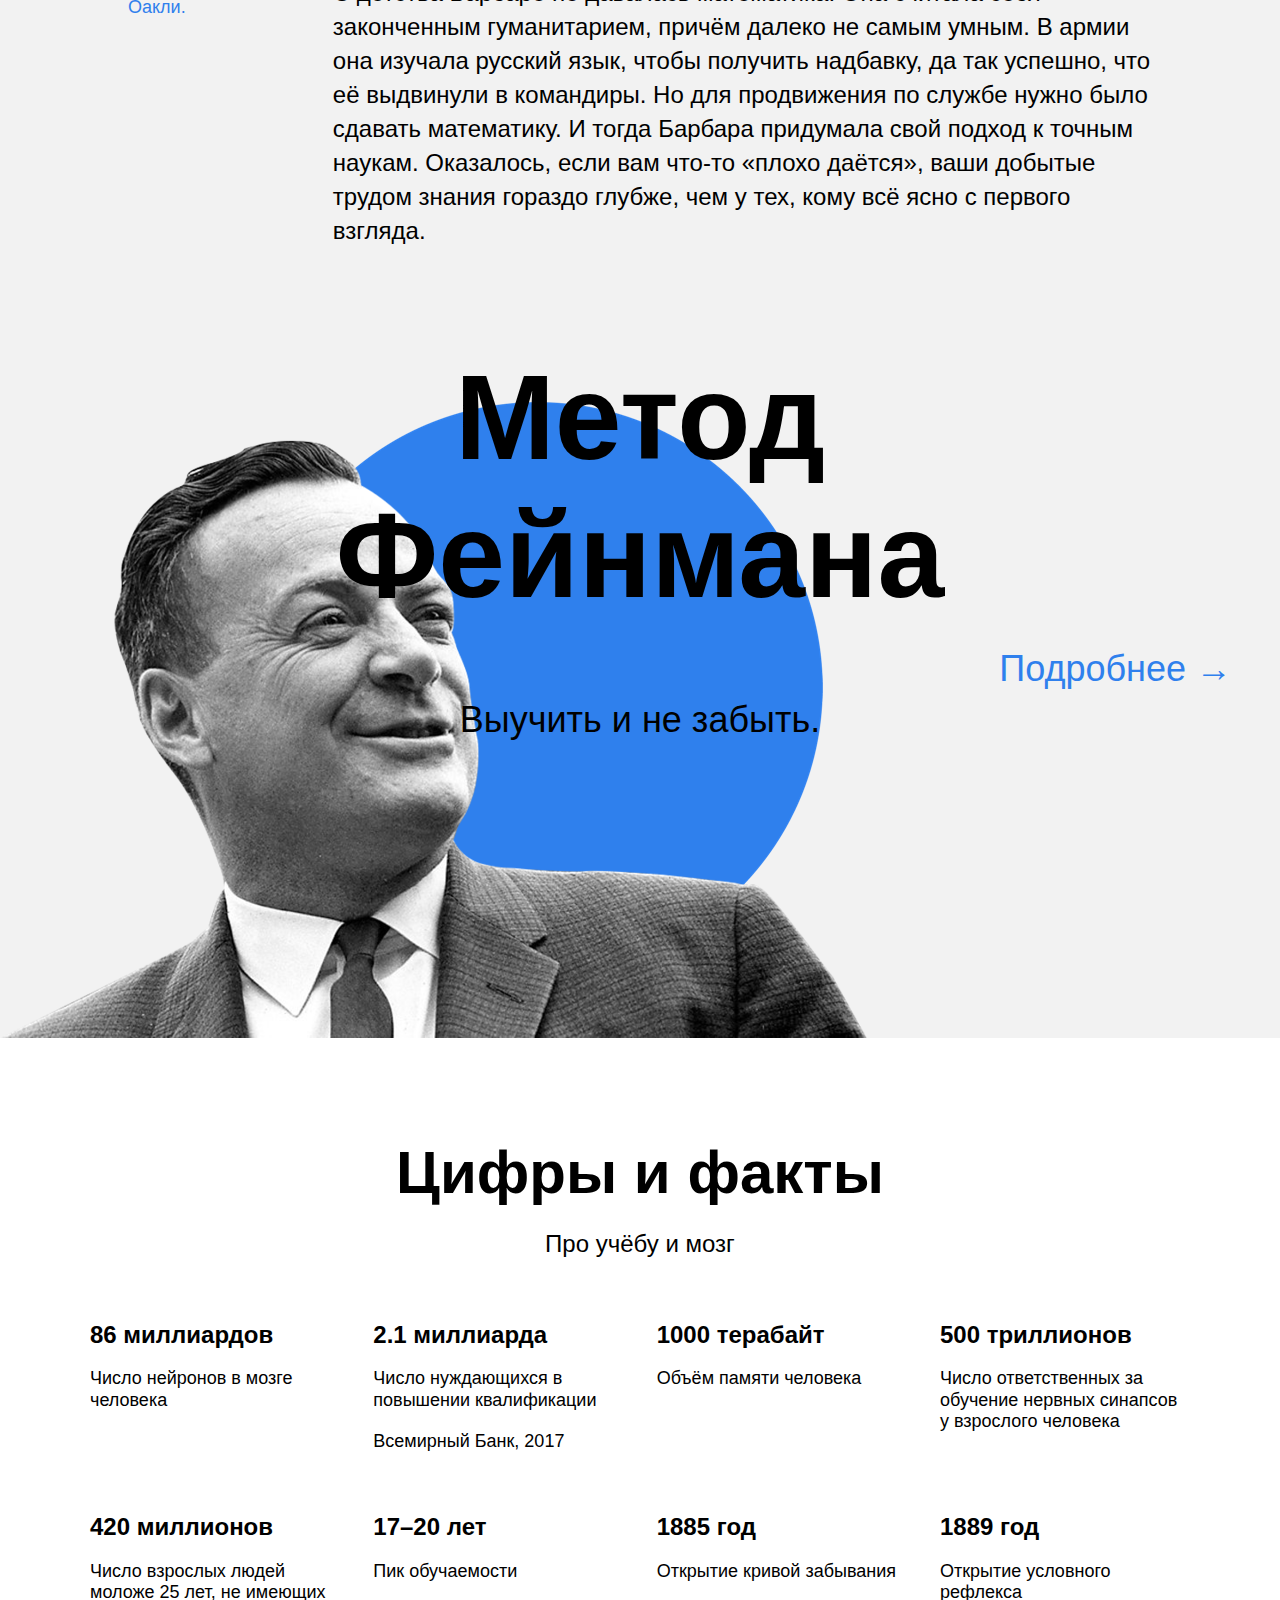
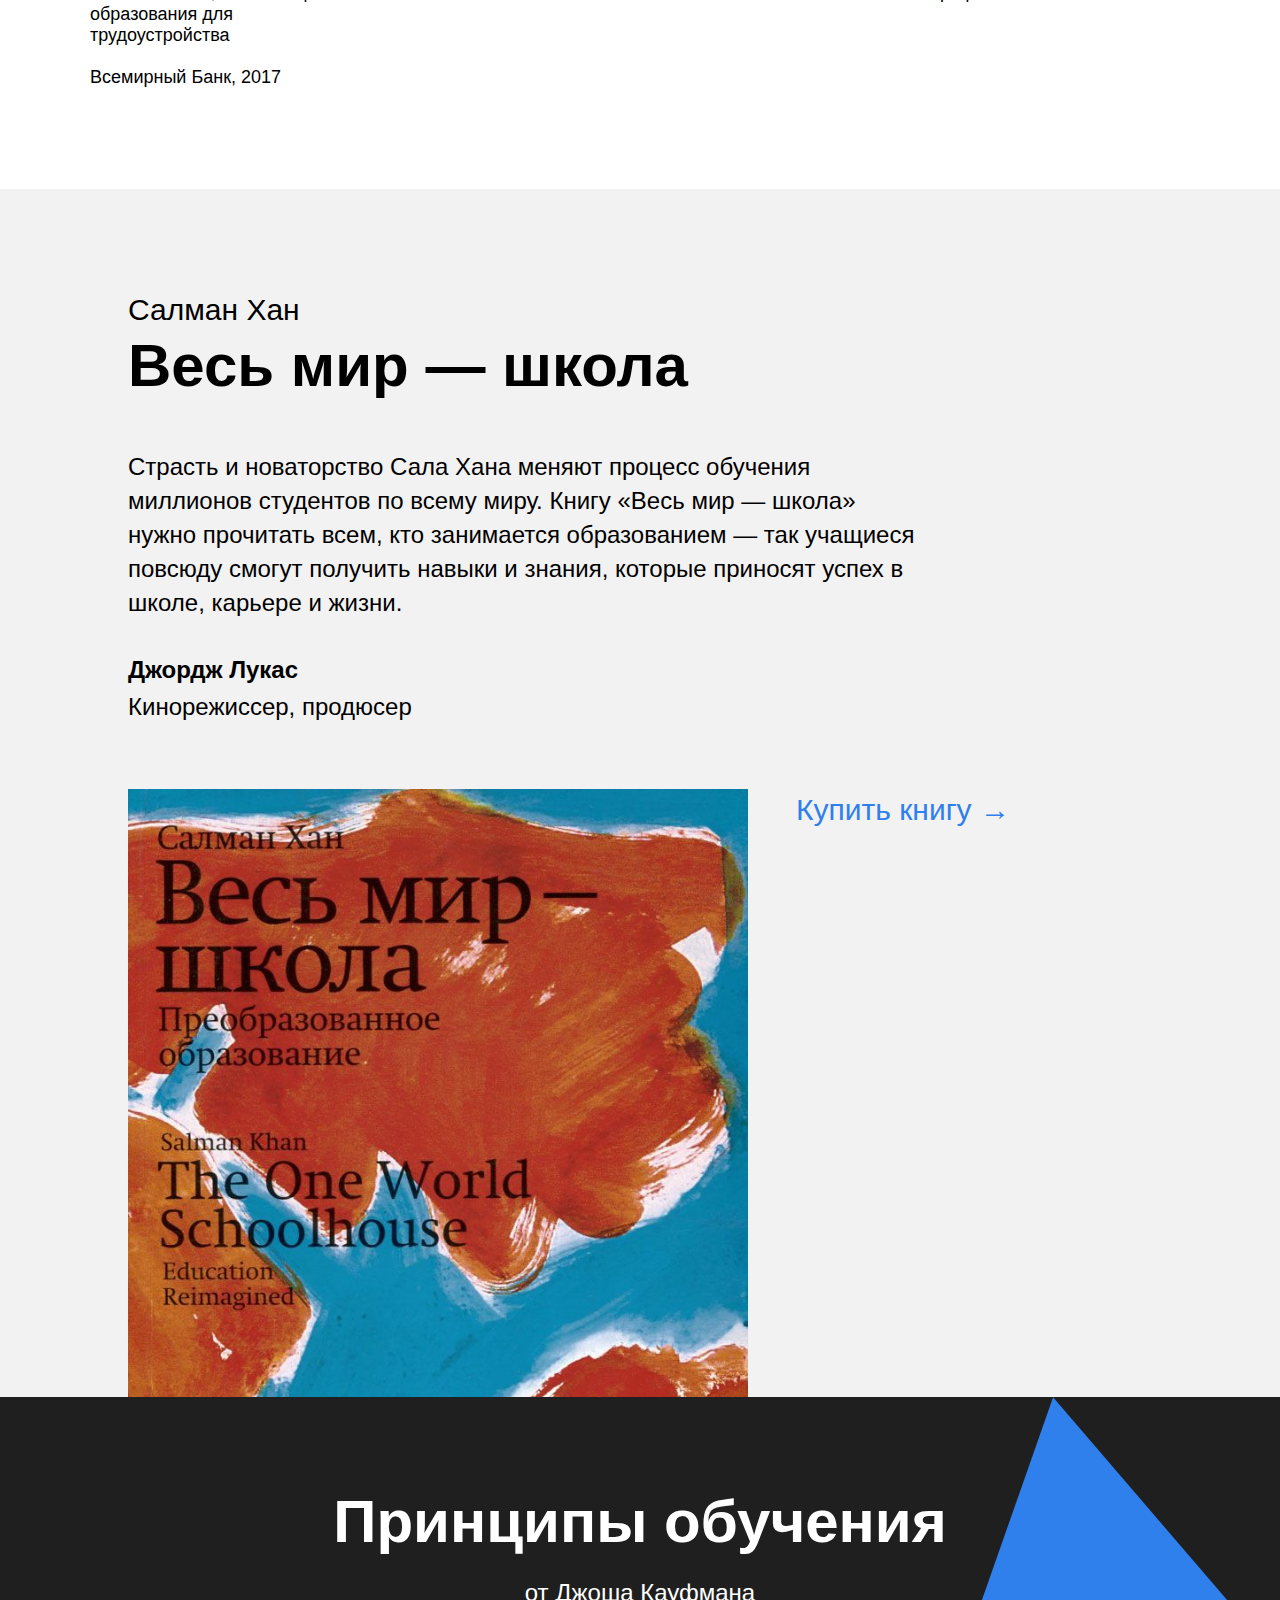
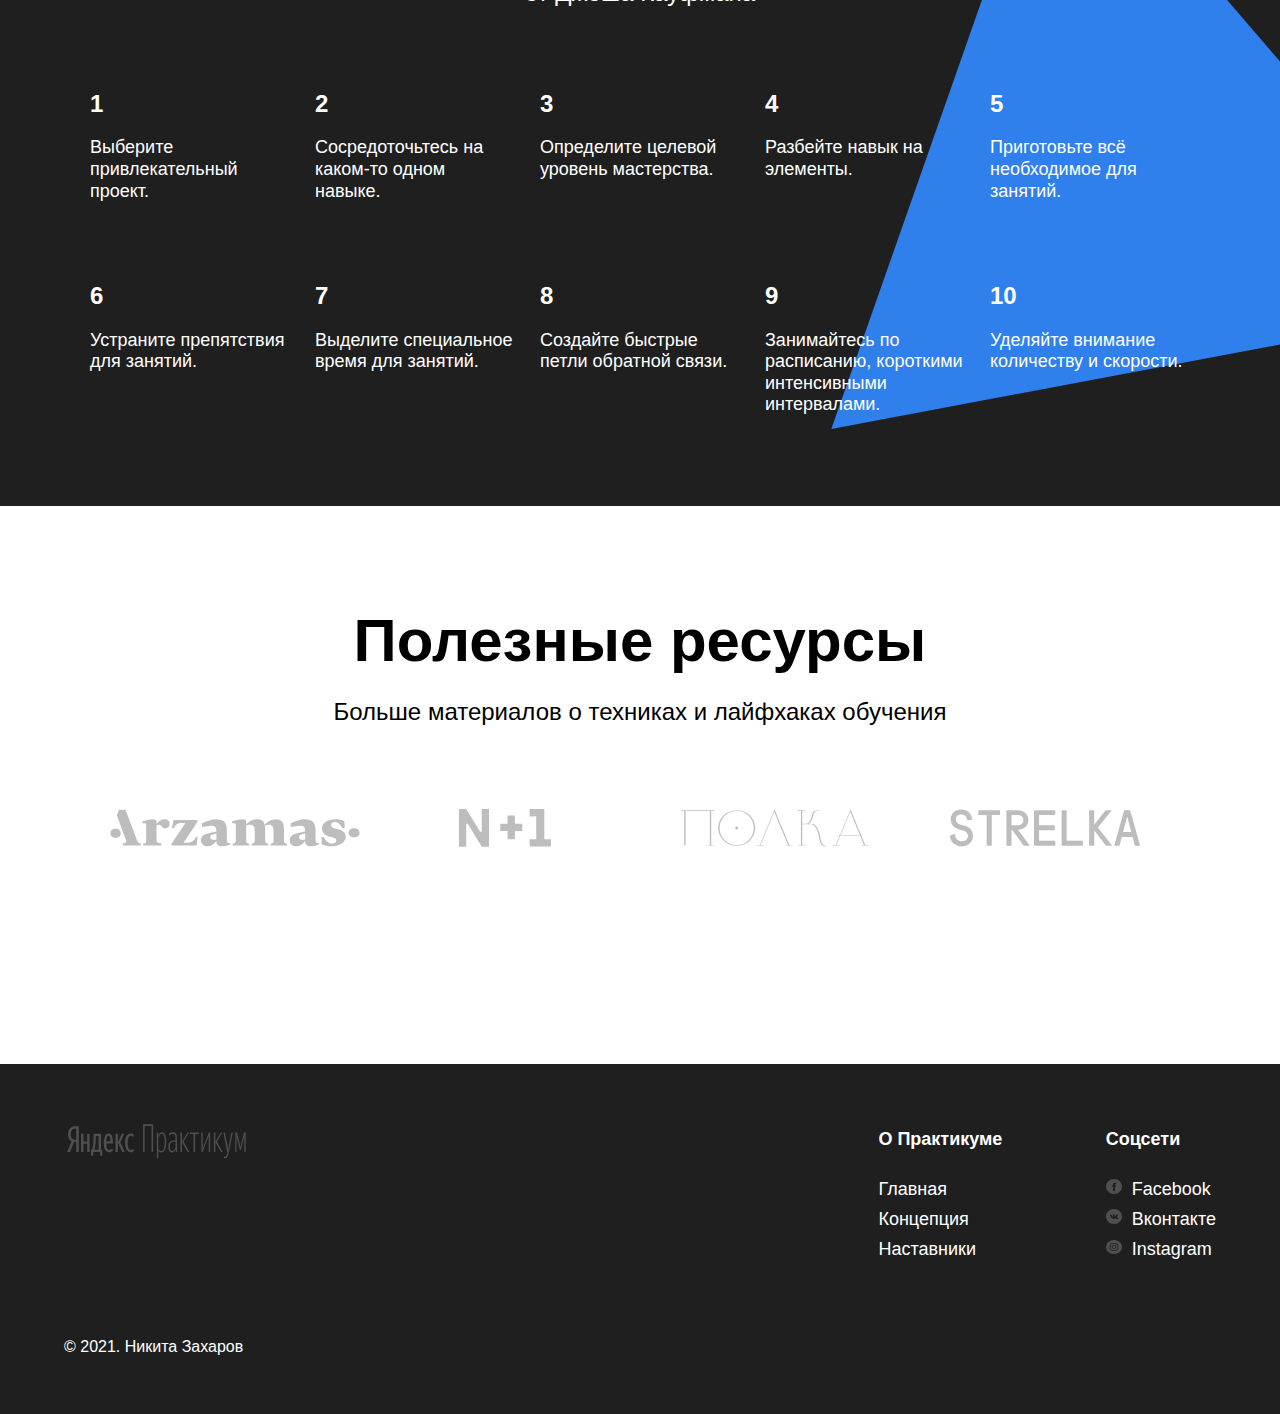
==== commit 50bc89bd: "внесены правки после ревью в html" ====
--- a/index.html
+++ b/index.html
@@ -4,19 +4,19 @@
   <meta charset="UTF-8">
   <meta name="viewport" content="width=device-width, initial-scale=1.0">
   <title>Научиться учиться</title>
-  <link rel="stylesheet" href="./styles/normalize.css">
-  <link rel="stylesheet" href="./styles/style.css">
+  <link rel="stylesheet" href="./pages/index.css">
 </head>
 <body>
   <div class="page">
+
     <header class="header">
       <img class="logo logo_place_header" src="images/logo_place_header.svg" alt="Логотип Яндекс Практикум">
       <h1 class="header__title">Научиться учиться</h1>
       <p class="header__subtitle">Какие современные и эффективные подходы к обучению вы можете использовать в своей жизни?
-        <a href="#" class="header__link">Узнать &rarr;</a>
+        <a href="#" class="header__link" target="_blank">Узнать &rarr;</a>
       </p>
       <img class="header__main-illustration" src="images/header-image.png" alt="Картинка Опять Двойка">
-      <div class="header__square-pic"></div>
+      <div class="header__square-pic header__rotation"></div>
 
     </header>
     <main class="content">
@@ -33,6 +33,63 @@
         </article>
       </section>
 
+      <section class="techniques">
+        <h2 class="section-title">Техники обучения</h2>
+        <h3 class="section-subtitle">Пять практик от Барбары Оакли</h3>
+        <ul class="cards">
+          <li class="cards__item">
+            <img class="cards__image" src="./images/cards-attention.png" alt="два вида внимания">
+            <h4 class="cards__title">Два вида внимания</h4>
+            <p class="cards__description">Глубокие знания возникают, если чередовать сфокусированное и рассеянное мышление.</p>
+          </li>
+          <li class="cards__item">
+            <img class="cards__image" src="./images/cards-recall.png" alt="Recall">
+            <h4 class="cards__title">Recall</h4>
+            <p class="cards__description">Вспоминайте изученное — это позволит соединить разрозненные порции памяти.</p>
+          </li>
+          <li class="cards__item">
+            <img class="cards__image" src="./images/cards-interliving.png" alt="Интерливинг">
+            <h4 class="cards__title">Интерливинг</h4>
+            <p class="cards__description">Изучайте несколько навыков одновременно, они обогащают друг друга.</p>
+          </li>
+          <li class="cards__item">
+            <img class="cards__image" src="./images/cards-question.png" alt="Вопросы">
+            <h4 class="cards__title">Вопросы</h4>
+            <p class="cards__description">Слушая преподавателя, придумывайте хороший вопрос, который вас действительно волнует.</p>
+          </li>
+          <li class="cards__item">
+            <img class="cards__image" src="./images/cards-competence.png" alt="Иллюзия компетентности">
+            <h4 class="cards__title">Иллюзия компетентности</h4>
+            <p class="cards__description">Повторите про себя, запишите, расскажите другу: вам только кажется, что вы владеете новой темой.</p>
+          </li>
+        </ul>
+      </section>
+
+      <section class="video">
+        <h2 class="section-title">Видео нa TED</h2>
+        <h3 class="section-subtitle">Для тех, кто любит прокрастинировать</h3>
+        <div class="video__iframes">
+          <iframe class="video__iframe" src="https://www.youtube.com/embed/5MgBikgcWnY" allow="accelerometer; autoplay; clipboard-write; encrypted-media; gyroscope; picture-in-picture" allowfullscreen></iframe>
+          <iframe class="video__iframe" src="https://www.youtube.com/embed/arj7oStGLkU" allow="accelerometer; autoplay; clipboard-write; encrypted-media; gyroscope; picture-in-picture" allowfullscreen></iframe>
+        </div>
+      </section>
+
+      <section class="oakley">
+        <article class="two-columns">
+          <h2 class="two-columns__brief">История Барбары Оакли.</h2>
+          <div class="two-columns__main-text">
+            <p class="two-columns__paragraph">С детства Барбаре не давалась математика. Она считала себя законченным гуманитарием, причём далеко не самым умным. В армии она изучала русский язык, чтобы получить надбавку, да так успешно, что её выдвинули в командиры. Но для продвижения по службе нужно было сдавать математику. И тогда Барбара придумала свой подход к точным наукам. Оказалось, если вам что-то «плохо даётся», ваши добытые трудом знания гораздо глубже, чем у тех, кому всё ясно с первого взгляда.</p>
+          </div>
+        </article>
+      </section>
+
+      <section class="feynman">
+        <h2 class="feynman__title">Метод Фейнмана</h2>
+        <p class="feynman__subtitle">Выучить и не забыть.</p>
+        <a class="feynman__link" href="#" target="_blank">Подробнее &rarr;</a>
+        <img class="feynman__photo" src="images/feynman.png" alt="фотография Фейнмана">
+      </section>
+
       <section class="digits">
         <h2 class="section-title">Цифры и факты</h2>
         <h3 class="section-subtitle">Про учёбу и мозг</h3>
@@ -74,11 +131,18 @@
         </ul>
       </section>
 
-      <section class="feynman">
-        <h2 class="feynman__title">Метод Фейнмана</h2>
-        <p class="feynman__subtitle">Выучить и не забыть.</p>
-        <a class="feynman__link" href="#">Подробнее &rarr;</a>
-        <img class="feynman__foto" src="images/feynman.png" alt="фотография Фейнмана">
+      <section class="khan">
+        <div class="khan__container">
+          <p class="khan__author">Салман Хан</p>
+          <h2 class="khan__title">Весь мир — школа</h2>
+          <p class="khan__quote">Страсть и новаторство Сала Хана меняют процесс обучения миллионов студентов по всему миру. Книгу «Весь мир — школа» нужно прочитать всем, кто занимается образованием — так учащиеся повсюду смогут получить навыки и знания, которые приносят успех в школе, карьере и жизни.</p>
+          <p class="khan__quote-author">Джордж Лукас</p>
+          <p class="khan__quote-author-subline">Кинорежиссер, продюсер</p>
+          <div class="khan__book-container">
+            <img class="khan__book-pic" src="/images/khan-book.jpg" alt="Книга Салман Хан Весь мир-школа">
+            <a class="khan__buy-link" href="#" target="_blank">Купить книгу &rarr;</a>
+          </div>
+        </div>
       </section>
 
       <section class="kaufman">
@@ -127,6 +191,17 @@
           </li>
         </ul>
         <div class="kaufman__triangle">
+        </div>
+      </section>
+
+      <section class="resources">
+        <h2 class="section-title">Полезные ресурсы</h2>
+        <h3 class="section-subtitle">Больше материалов о техниках и лайфхаках обучения</h3>
+        <div class="resources__logo-zone">
+          <img class="resources__logo" src="./images/logo/resources-arzamas.svg" alt="arzamas">
+          <img class="resources__logo" src="./images/logo/resources-n1.svg" alt="n+1">
+          <img class="resources__logo" src="./images/logo/resources-polka.svg" alt="polka">
+          <img class="resources__logo" src="./images/logo/resources-strelka.svg" alt="strelka">
         </div>
       </section>
     </main>
@@ -139,9 +214,9 @@
         <nav class="footer__column footer__column_content_info">
           <h2 class="footer__column-heading">О Практикуме</h2>
           <ul class="footer__column-links">
-            <li><a class="footer__column-link" href="#">Главная</a></li>
-            <li><a class="footer__column-link" href="#">Концепция</a></li>
-            <li><a class="footer__column-link" href="#">Наставники</a></li>
+            <li><a class="footer__column-link" href="#" target="_blank">Главная</a></li>
+            <li><a class="footer__column-link" href="#" target="_blank">Концепция</a></li>
+            <li><a class="footer__column-link" href="#" target="_blank">Наставники</a></li>
           </ul>
         </nav>
         <nav class="footer__column footer__column_content_social">
--- a/pages/index.css
+++ b/pages/index.css
@@ -0,0 +1,71 @@
+@import url(./../vendor/normalize.css);
+@import url(./../bloсks/description/description.css);
+@import url(./../bloсks/digits/digits.css);
+@import url(./../bloсks/feynman/feynman.css);
+@import url(./../bloсks/feynman/__photo/feynman__foto.css);
+@import url(./../bloсks/feynman/__link/feynman__link.css);
+@import url(./../bloсks/feynman/__subtitle/feynman__subtitle.css);
+@import url(./../bloсks/feynman/__title/feynman__title.css);
+@import url(./../bloсks/footer/footer.css);
+@import url(./../bloсks/footer/__author/footer__author.css);
+@import url(./../bloсks/footer/__column-heading/footer__column-heading.css);
+@import url(./../bloсks/footer/__column-link/footer__column-link.css);
+@import url(./../bloсks/footer/__column-links/footer__column-links.css);
+@import url(./../bloсks/footer/__column/footer__column.css);
+@import url(./../bloсks/footer/__column/_content/footer__column_content_copyright.css);
+@import url(./../bloсks/footer/__column/_content/footer__column_content_social.css);
+@import url(./../bloсks/footer/__columns/footer__columns.css);
+@import url(./../bloсks/footer/__social-icon/footer__social-icon.css);
+@import url(./../bloсks/header/header.css);
+@import url(./../bloсks/header/__link/header__link.css);
+@import url(./../bloсks/header/__main-illustration/header__main-illustration.css);
+@import url(./../bloсks/header/__square-pic/header__square-pic.css);
+@import url(./../bloсks/header/__subtitle/header__subtitle.css);
+@import url(./../bloсks/header/__title/header__title.css);
+@import url(./../bloсks/kaufman/kaufman.css);
+@import url(./../bloсks/kaufman/__triangle/kaufman__triangle.css);
+@import url(./../bloсks/logo/logo.css);
+@import url(./../bloсks/logo/_place/logo_place_footer.css);
+@import url(./../bloсks/logo/_place/logo_place_header.css);
+@import url(./../bloсks/page/page.css);
+@import url(./../bloсks/rotation/header__rotation.css);
+@import url(./../bloсks/section-subtitle/section-subtitle.css);
+@import url(./../bloсks/section-subtitle/_theme/section-subtitle_theme_dark.css);
+@import url(./../bloсks/section-title/section-title.css);
+@import url(./../bloсks/section-title/_theme/section-title_theme_dark.css);
+@import url(./../bloсks/table/table.css);
+@import url(./../bloсks/table/__cell/table__cell.css);
+@import url(./../bloсks/table/__cell/_theme/table__cell_theme_dark.css);
+@import url(./../bloсks/table/__heading/table__heading.css);
+@import url(./../bloсks/table/__heading/_theme/table__heading_theme_dark.css);
+@import url(./../bloсks/table/__text/table__text.css);
+@import url(./../bloсks/table/__text/_theme/table__text_theme_dark.css);
+@import url(./../bloсks/description/description.css);
+@import url(./../bloсks/two-columns/two-columns.css);
+@import url(./../bloсks/two-columns/__brief/two-columns__brief.css);
+@import url(./../bloсks/two-columns/__main-text/two-columns__main-text.css);
+@import url(./../bloсks/two-columns/__paragraph/two-columns__paragraph.css);
+@import url(./../bloсks/two-columns/__span-accent/two-columns__span-accent.css);
+@import url(./../bloсks/techniques/techniques.css);
+@import url(./../bloсks/cards/cards.css);
+@import url(./../bloсks/cards/__title/cards__title.css);
+@import url(./../bloсks/cards/__item/cards__item.css);
+@import url(./../bloсks/cards/__image/cards__image.css);
+@import url(./../bloсks/cards/__description/cards__description.css);
+@import url(./../bloсks/video/video.css);
+@import url(./../bloсks/video/__iframes/video__iframes.css);
+@import url(./../bloсks/video/__iframe/video__iframe.css);
+@import url(./../bloсks/oakley/oakley.css);
+@import url(./../bloсks/khan/khan.css);
+@import url(./../bloсks/khan/__container/khan__container.css);
+@import url(./../bloсks/khan/__author/khan__author.css);
+@import url(./../bloсks/khan/__title/khan__tatle.css);
+@import url(./../bloсks/khan/__quote/khan__quote.css);
+@import url(./../bloсks/khan/__quote-author/khan__quote-author.css);
+@import url(./../bloсks/khan/__quote-author-subline/khan__quote-author-subline.css);
+@import url(./../bloсks/khan/__book-container/khan__book-conteiner.css);
+@import url(./../bloсks/khan/__book-pic/khan__book-pic.css);
+@import url(./../bloсks/khan/__buy-link/khan__buy-link.css);
+@import url(./../bloсks/resources/resources.css);
+@import url(./../bloсks/resources/__logo-zone/resources__logo-zone.css);
+@import url(./../bloсks/resources/__logo/resources__logo.css);
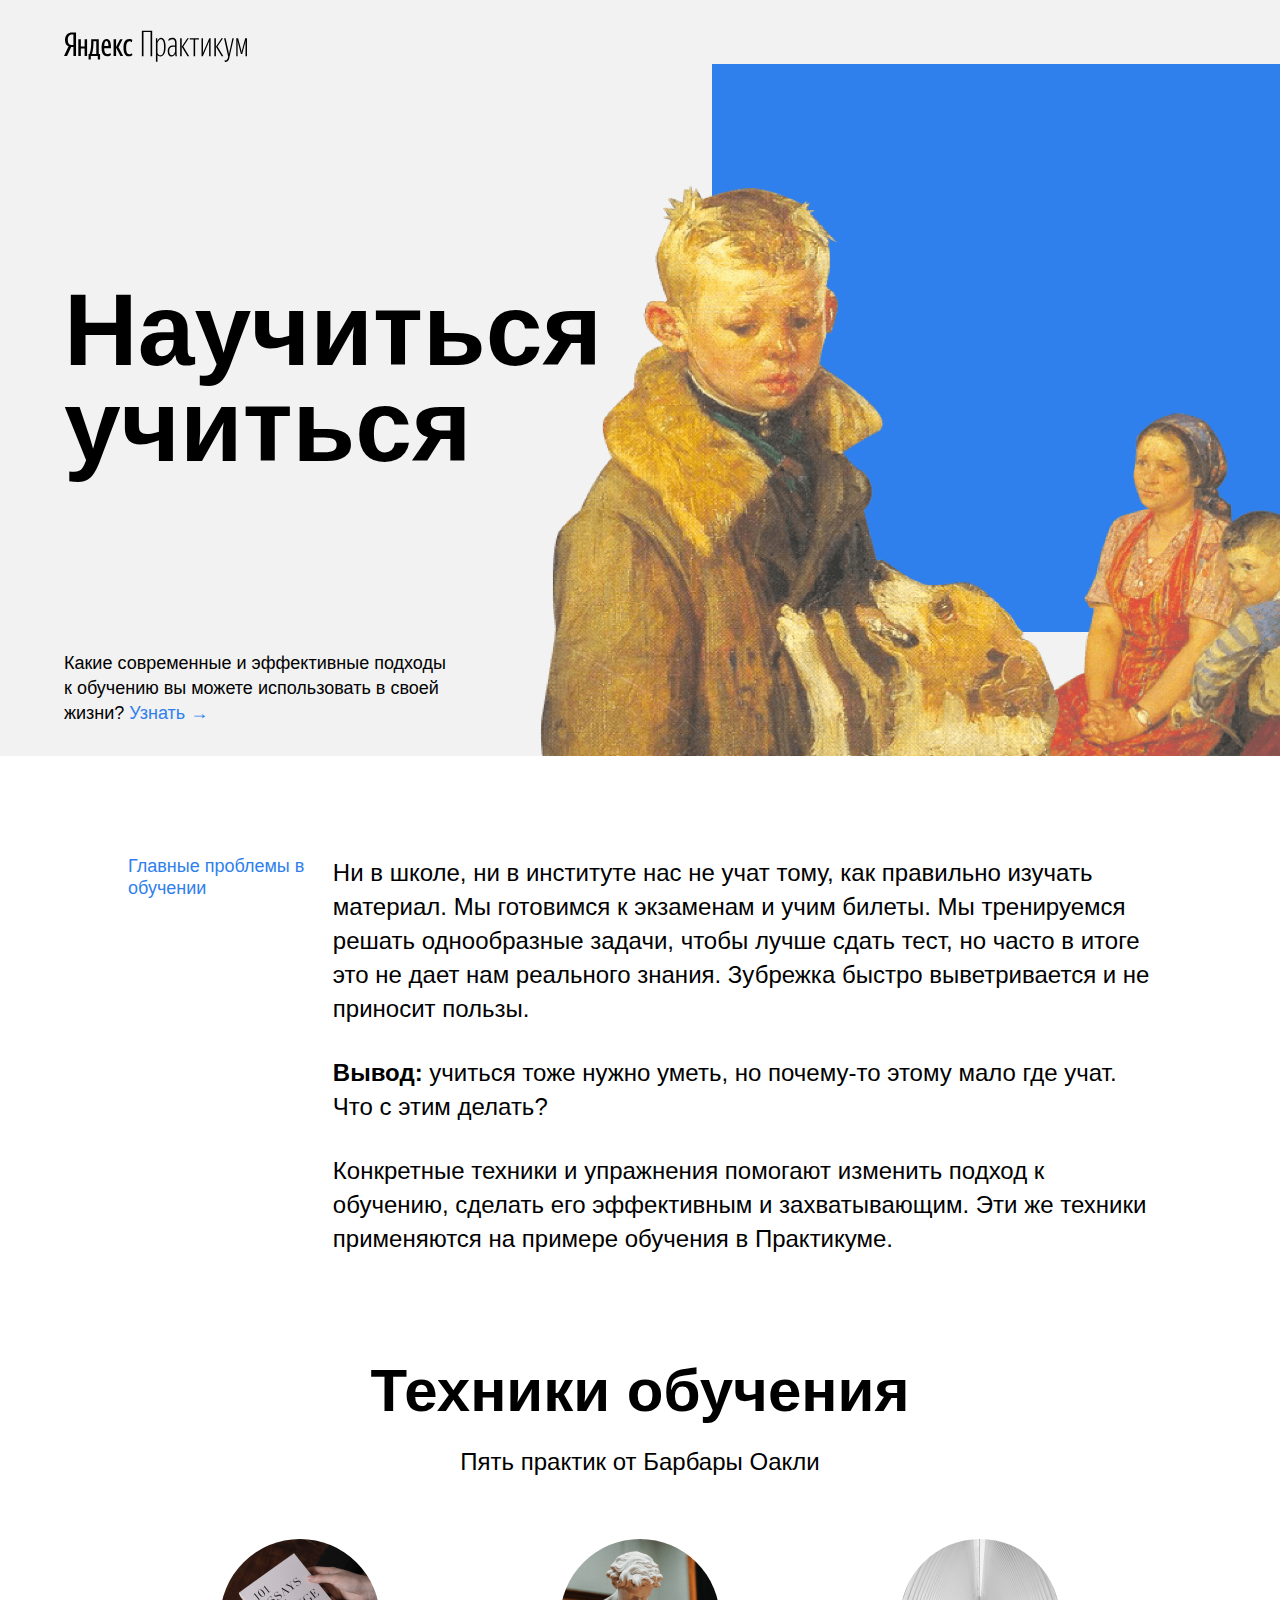
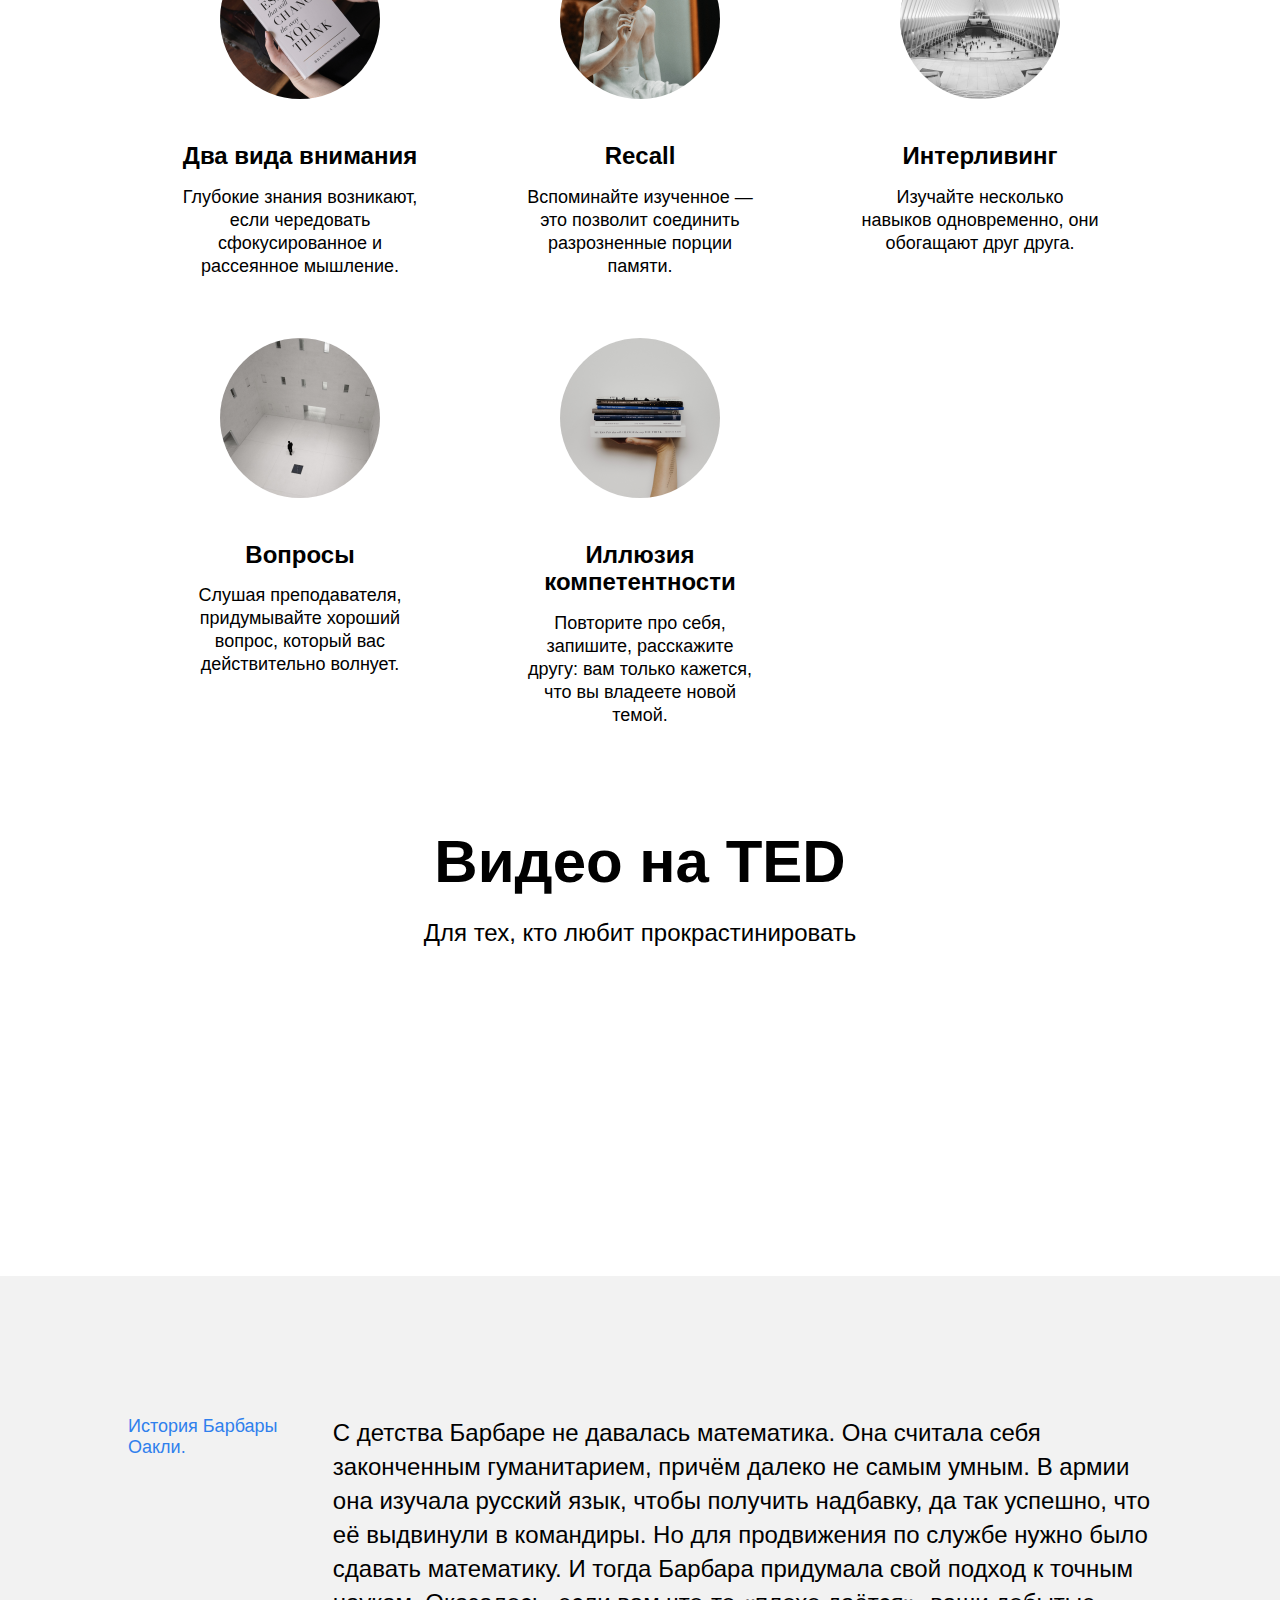
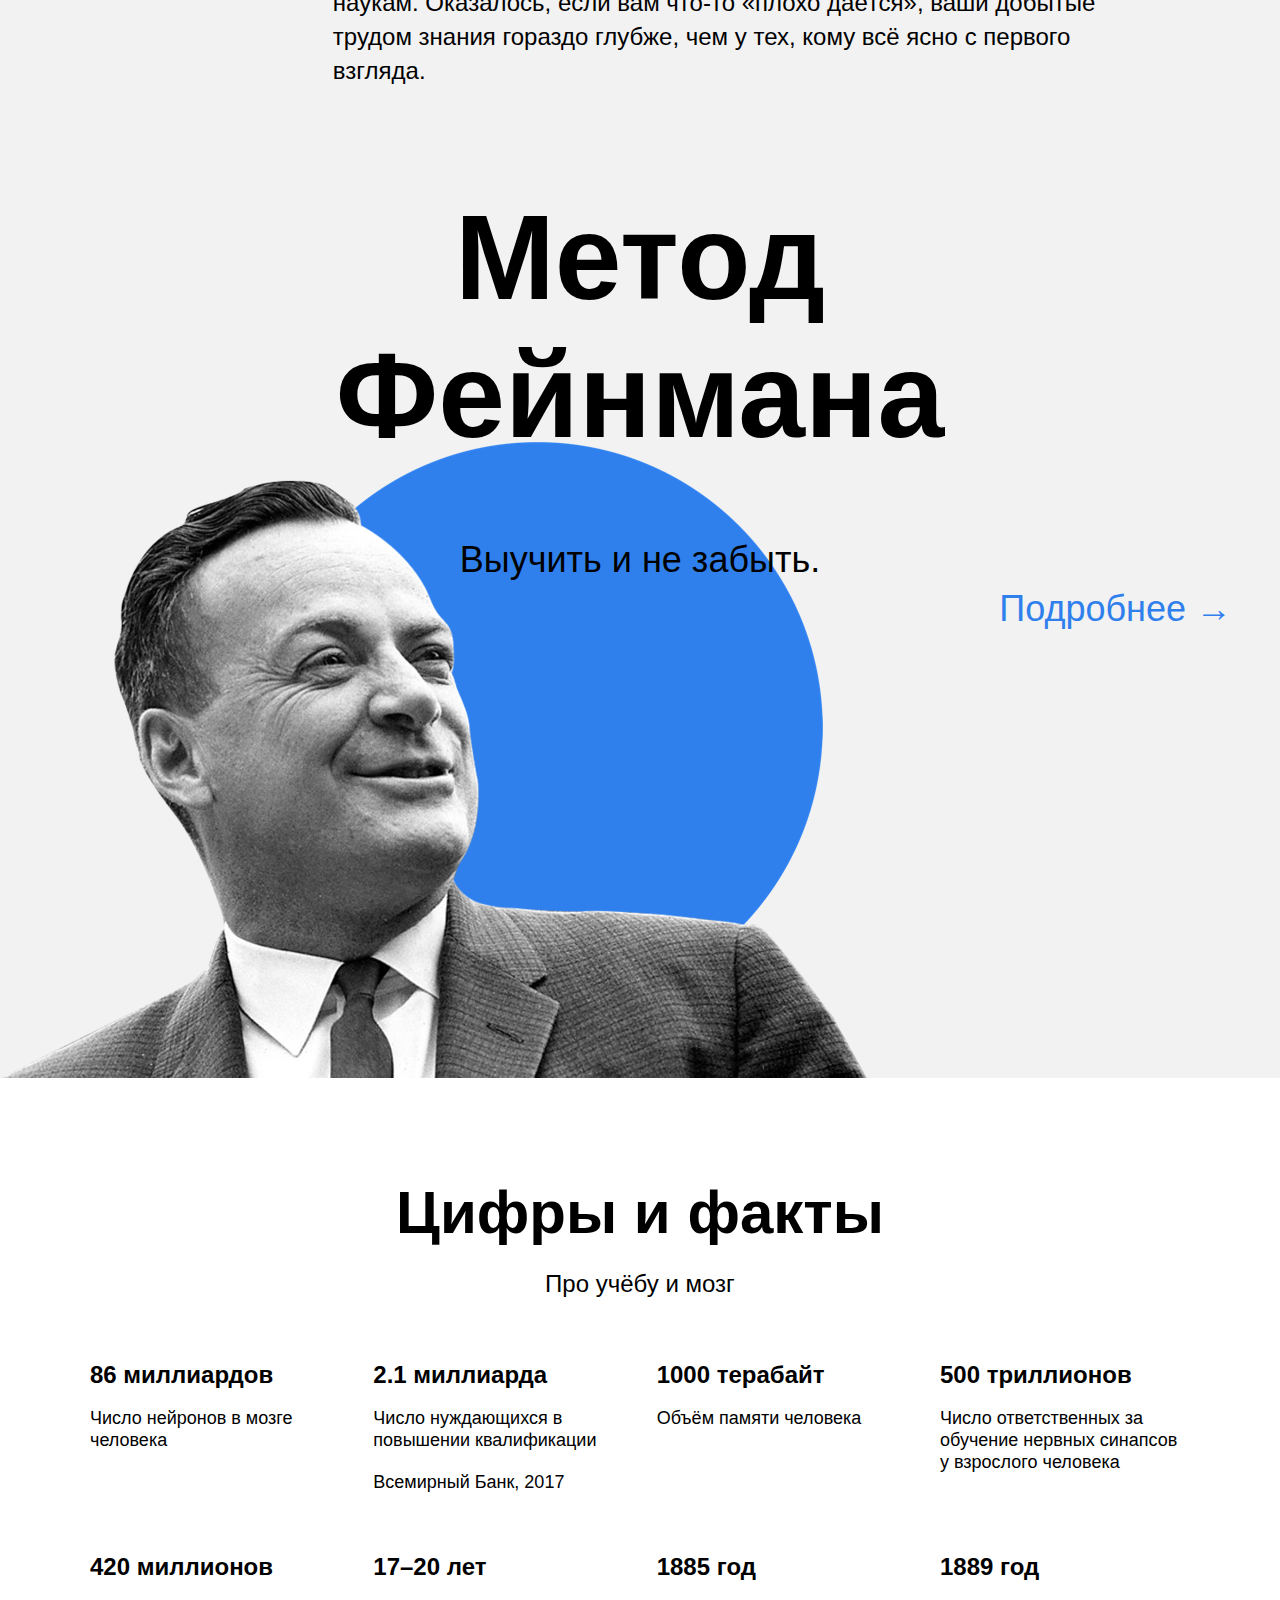
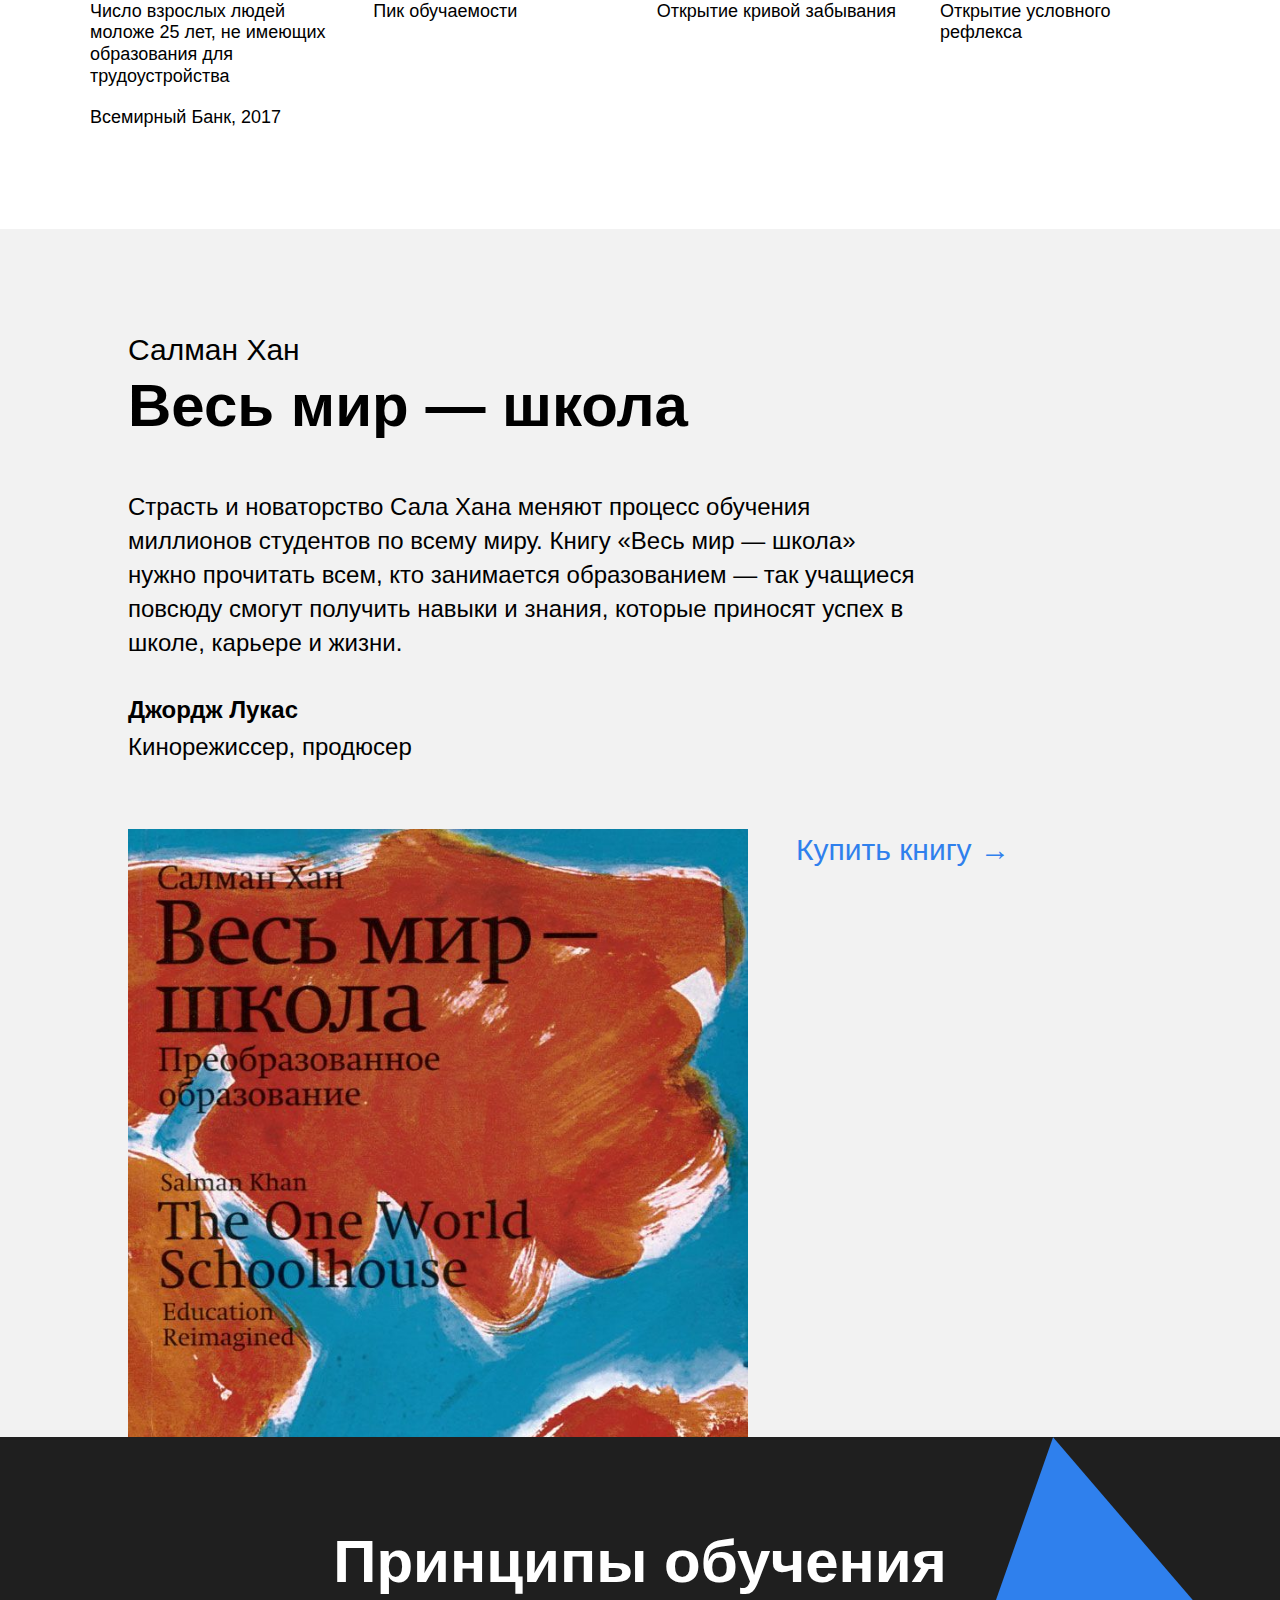
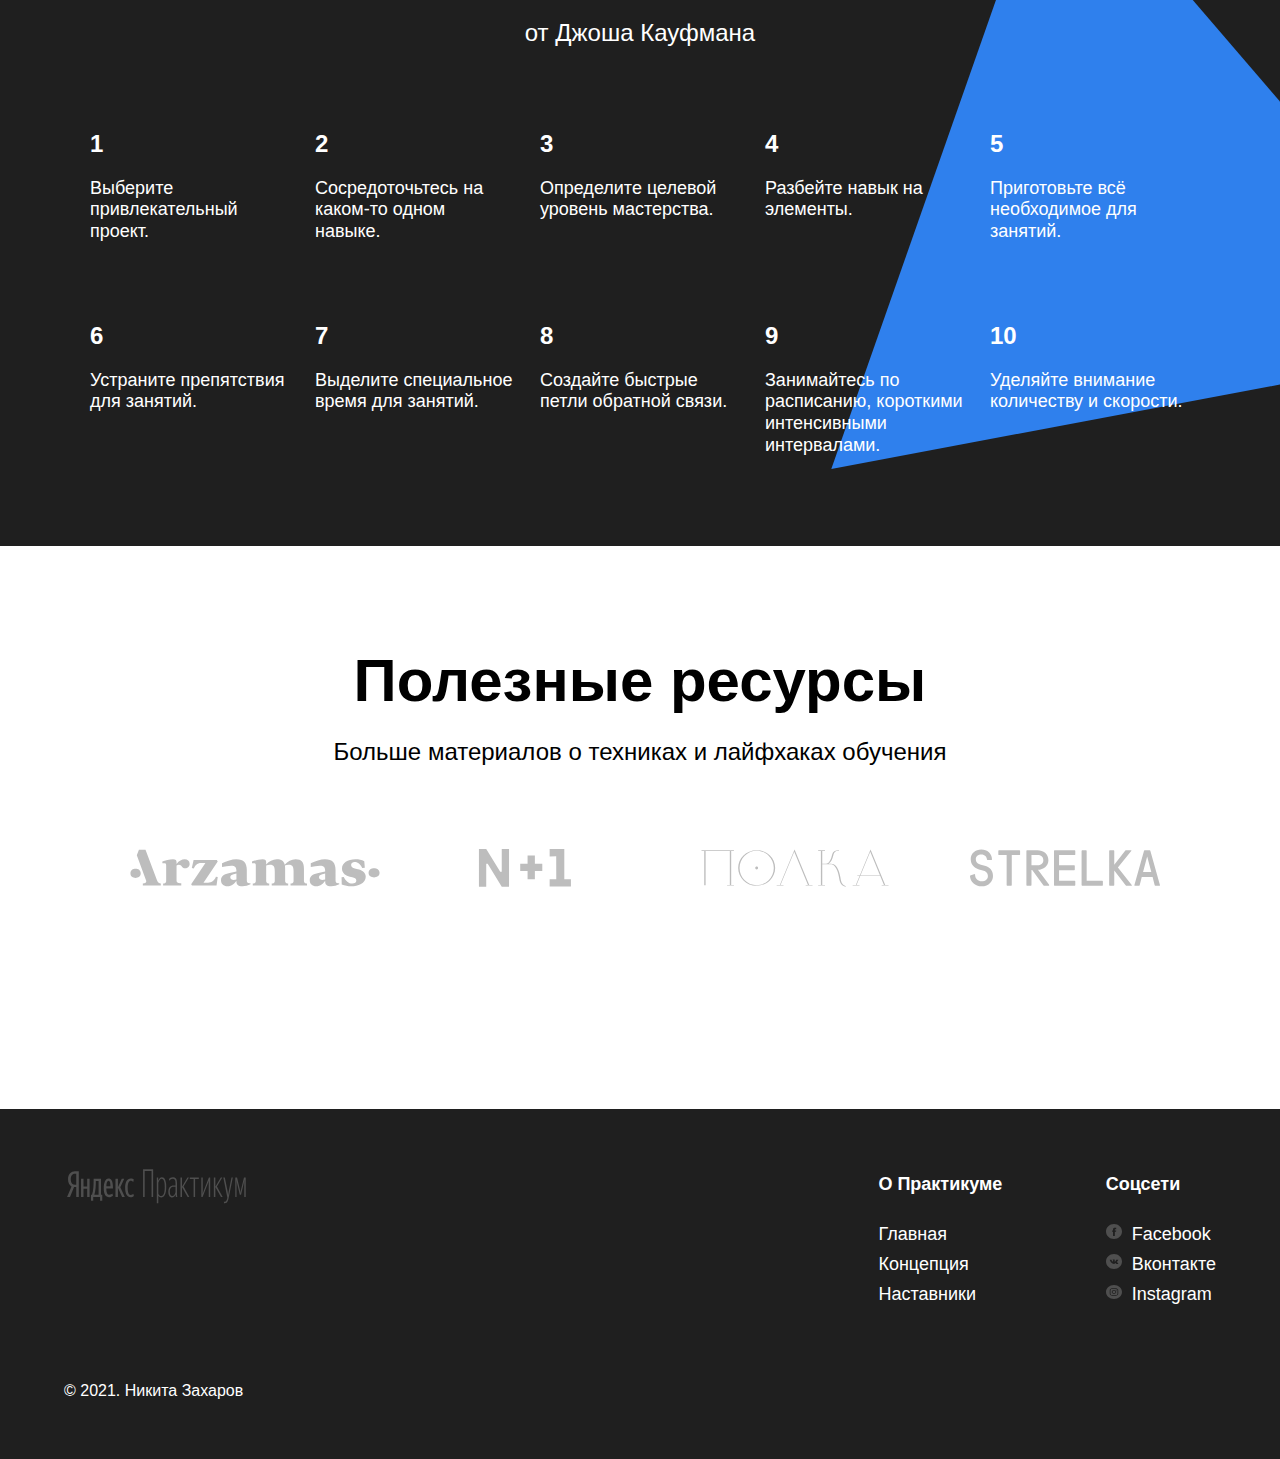
==== commit 3c9cae10: "Внесены все обязательные правки" ====
--- a/index.html
+++ b/index.html
@@ -16,7 +16,7 @@
         <a href="#" class="header__link" target="_blank">Узнать &rarr;</a>
       </p>
       <img class="header__main-illustration" src="images/header-image.png" alt="Картинка Опять Двойка">
-      <div class="header__square-pic header__rotation"></div>
+      <div class="header__square-pic rotation"></div>
 
     </header>
     <main class="content">
@@ -139,7 +139,7 @@
           <p class="khan__quote-author">Джордж Лукас</p>
           <p class="khan__quote-author-subline">Кинорежиссер, продюсер</p>
           <div class="khan__book-container">
-            <img class="khan__book-pic" src="/images/khan-book.jpg" alt="Книга Салман Хан Весь мир-школа">
+            <img class="khan__book-pic" src="./images/khan-book.jpg" alt="Книга Салман Хан Весь мир-школа">
             <a class="khan__buy-link" href="#" target="_blank">Купить книгу &rarr;</a>
           </div>
         </div>
@@ -190,19 +190,19 @@
             <p class="table__text table__text_theme_dark">Уделяйте внимание количеству и скорости.</p>
           </li>
         </ul>
-        <div class="kaufman__triangle">
+        <div class="kaufman__triangle rotation">
         </div>
       </section>
 
       <section class="resources">
         <h2 class="section-title">Полезные ресурсы</h2>
         <h3 class="section-subtitle">Больше материалов о техниках и лайфхаках обучения</h3>
-        <div class="resources__logo-zone">
-          <img class="resources__logo" src="./images/logo/resources-arzamas.svg" alt="arzamas">
-          <img class="resources__logo" src="./images/logo/resources-n1.svg" alt="n+1">
-          <img class="resources__logo" src="./images/logo/resources-polka.svg" alt="polka">
-          <img class="resources__logo" src="./images/logo/resources-strelka.svg" alt="strelka">
-        </div>
+        <ul class="resources__logo-zone">
+          <li><a href="#" target="_blank"><img class="resources__logo" src="./images/logo/resources-arzamas.svg" alt="arzamas"></a></li>
+          <li><a href="#" target="_blank"><img class="resources__logo" src="./images/logo/resources-n1.svg" alt="n+1"></a></li>
+          <li><a href="#" target="_blank"><img class="resources__logo" src="./images/logo/resources-polka.svg" alt="polka"></a></li>
+          <li><a href="#" target="_blank"><img class="resources__logo" src="./images/logo/resources-strelka.svg" alt="strelka"></a></li>
+        </ul>
       </section>
     </main>
     <footer class="footer">
@@ -212,7 +212,7 @@
           <p class="footer__author">&#169; 2021. Никита Захаров</p>
         </div>
         <nav class="footer__column footer__column_content_info">
-          <h2 class="footer__column-heading">О Практикуме</h2>
+          <h3 class="footer__column-heading">О Практикуме</h3>
           <ul class="footer__column-links">
             <li><a class="footer__column-link" href="#" target="_blank">Главная</a></li>
             <li><a class="footer__column-link" href="#" target="_blank">Концепция</a></li>
@@ -220,7 +220,7 @@
           </ul>
         </nav>
         <nav class="footer__column footer__column_content_social">
-          <h2 class="footer__column-heading">Соцсети</h2>
+          <h3 class="footer__column-heading">Соцсети</h3>
           <ul class="footer__column-links">
             <li><a class="footer__column-link" target="_blank" href="https://www.facebook.com/yandex.praktikum/"><img class="footer__social-icon" src="images/facebook_color_white.svg" alt="Facebook">Facebook</a></li>
             <li><a class="footer__column-link" target="_blank" href="https://vk.com/yandex.praktikum"><img class="footer__social-icon" src="images/vk_color_white.svg" alt="Вконтакте">Вконтакте</a></li>
--- a/pages/index.css
+++ b/pages/index.css
@@ -1,71 +1,70 @@
-@import url(./../vendor/normalize.css);
-@import url(./../bloсks/description/description.css);
-@import url(./../bloсks/digits/digits.css);
-@import url(./../bloсks/feynman/feynman.css);
-@import url(./../bloсks/feynman/__photo/feynman__foto.css);
-@import url(./../bloсks/feynman/__link/feynman__link.css);
-@import url(./../bloсks/feynman/__subtitle/feynman__subtitle.css);
-@import url(./../bloсks/feynman/__title/feynman__title.css);
-@import url(./../bloсks/footer/footer.css);
-@import url(./../bloсks/footer/__author/footer__author.css);
-@import url(./../bloсks/footer/__column-heading/footer__column-heading.css);
-@import url(./../bloсks/footer/__column-link/footer__column-link.css);
-@import url(./../bloсks/footer/__column-links/footer__column-links.css);
-@import url(./../bloсks/footer/__column/footer__column.css);
-@import url(./../bloсks/footer/__column/_content/footer__column_content_copyright.css);
-@import url(./../bloсks/footer/__column/_content/footer__column_content_social.css);
-@import url(./../bloсks/footer/__columns/footer__columns.css);
-@import url(./../bloсks/footer/__social-icon/footer__social-icon.css);
-@import url(./../bloсks/header/header.css);
-@import url(./../bloсks/header/__link/header__link.css);
-@import url(./../bloсks/header/__main-illustration/header__main-illustration.css);
-@import url(./../bloсks/header/__square-pic/header__square-pic.css);
-@import url(./../bloсks/header/__subtitle/header__subtitle.css);
-@import url(./../bloсks/header/__title/header__title.css);
-@import url(./../bloсks/kaufman/kaufman.css);
-@import url(./../bloсks/kaufman/__triangle/kaufman__triangle.css);
-@import url(./../bloсks/logo/logo.css);
-@import url(./../bloсks/logo/_place/logo_place_footer.css);
-@import url(./../bloсks/logo/_place/logo_place_header.css);
-@import url(./../bloсks/page/page.css);
-@import url(./../bloсks/rotation/header__rotation.css);
-@import url(./../bloсks/section-subtitle/section-subtitle.css);
-@import url(./../bloсks/section-subtitle/_theme/section-subtitle_theme_dark.css);
-@import url(./../bloсks/section-title/section-title.css);
-@import url(./../bloсks/section-title/_theme/section-title_theme_dark.css);
-@import url(./../bloсks/table/table.css);
-@import url(./../bloсks/table/__cell/table__cell.css);
-@import url(./../bloсks/table/__cell/_theme/table__cell_theme_dark.css);
-@import url(./../bloсks/table/__heading/table__heading.css);
-@import url(./../bloсks/table/__heading/_theme/table__heading_theme_dark.css);
-@import url(./../bloсks/table/__text/table__text.css);
-@import url(./../bloсks/table/__text/_theme/table__text_theme_dark.css);
-@import url(./../bloсks/description/description.css);
-@import url(./../bloсks/two-columns/two-columns.css);
-@import url(./../bloсks/two-columns/__brief/two-columns__brief.css);
-@import url(./../bloсks/two-columns/__main-text/two-columns__main-text.css);
-@import url(./../bloсks/two-columns/__paragraph/two-columns__paragraph.css);
-@import url(./../bloсks/two-columns/__span-accent/two-columns__span-accent.css);
-@import url(./../bloсks/techniques/techniques.css);
-@import url(./../bloсks/cards/cards.css);
-@import url(./../bloсks/cards/__title/cards__title.css);
-@import url(./../bloсks/cards/__item/cards__item.css);
-@import url(./../bloсks/cards/__image/cards__image.css);
-@import url(./../bloсks/cards/__description/cards__description.css);
-@import url(./../bloсks/video/video.css);
-@import url(./../bloсks/video/__iframes/video__iframes.css);
-@import url(./../bloсks/video/__iframe/video__iframe.css);
-@import url(./../bloсks/oakley/oakley.css);
-@import url(./../bloсks/khan/khan.css);
-@import url(./../bloсks/khan/__container/khan__container.css);
-@import url(./../bloсks/khan/__author/khan__author.css);
-@import url(./../bloсks/khan/__title/khan__tatle.css);
-@import url(./../bloсks/khan/__quote/khan__quote.css);
-@import url(./../bloсks/khan/__quote-author/khan__quote-author.css);
-@import url(./../bloсks/khan/__quote-author-subline/khan__quote-author-subline.css);
-@import url(./../bloсks/khan/__book-container/khan__book-conteiner.css);
-@import url(./../bloсks/khan/__book-pic/khan__book-pic.css);
-@import url(./../bloсks/khan/__buy-link/khan__buy-link.css);
-@import url(./../bloсks/resources/resources.css);
-@import url(./../bloсks/resources/__logo-zone/resources__logo-zone.css);
-@import url(./../bloсks/resources/__logo/resources__logo.css);
+@import url(../vendor/normalize.css);
+@import url(../bloсks/page/page.css);
+@import url(../bloсks/description/description.css);
+@import url(../bloсks/digits/digits.css);
+@import url(../bloсks/feynman/feynman.css);
+@import url(../bloсks/feynman/__photo/feynman__foto.css);
+@import url(../bloсks/feynman/__link/feynman__link.css);
+@import url(../bloсks/feynman/__subtitle/feynman__subtitle.css);
+@import url(../bloсks/feynman/__title/feynman__title.css);
+@import url(../bloсks/footer/footer.css);
+@import url(../bloсks/footer/__author/footer__author.css);
+@import url(../bloсks/footer/__column-heading/footer__column-heading.css);
+@import url(../bloсks/footer/__column-link/footer__column-link.css);
+@import url(../bloсks/footer/__column-links/footer__column-links.css);
+@import url(../bloсks/footer/__column/footer__column.css);
+@import url(../bloсks/footer/__column/_content/footer__column_content_copyright.css);
+@import url(../bloсks/footer/__column/_content/footer__column_content_social.css);
+@import url(../bloсks/footer/__columns/footer__columns.css);
+@import url(../bloсks/footer/__social-icon/footer__social-icon.css);
+@import url(../bloсks/header/header.css);
+@import url(../bloсks/header/__link/header__link.css);
+@import url(../bloсks/header/__main-illustration/header__main-illustration.css);
+@import url(../bloсks/header/__square-pic/header__square-pic.css);
+@import url(../bloсks/header/__subtitle/header__subtitle.css);
+@import url(../bloсks/header/__title/header__title.css);
+@import url(../bloсks/kaufman/kaufman.css);
+@import url(../bloсks/kaufman/__triangle/kaufman__triangle.css);
+@import url(../bloсks/logo/logo.css);
+@import url(../bloсks/logo/_place/logo_place_footer.css);
+@import url(../bloсks/logo/_place/logo_place_header.css);
+@import url(../bloсks/rotation/rotation.css);
+@import url(../bloсks/section-subtitle/section-subtitle.css);
+@import url(../bloсks/section-subtitle/_theme/section-subtitle_theme_dark.css);
+@import url(../bloсks/section-title/section-title.css);
+@import url(../bloсks/section-title/_theme/section-title_theme_dark.css);
+@import url(../bloсks/table/table.css);
+@import url(../bloсks/table/__cell/table__cell.css);
+@import url(../bloсks/table/__cell/_theme/table__cell_theme_dark.css);
+@import url(../bloсks/table/__heading/table__heading.css);
+@import url(../bloсks/table/__heading/_theme/table__heading_theme_dark.css);
+@import url(../bloсks/table/__text/table__text.css);
+@import url(../bloсks/table/__text/_theme/table__text_theme_dark.css);
+@import url(../bloсks/two-columns/two-columns.css);
+@import url(../bloсks/two-columns/__brief/two-columns__brief.css);
+@import url(../bloсks/two-columns/__main-text/two-columns__main-text.css);
+@import url(../bloсks/two-columns/__paragraph/two-columns__paragraph.css);
+@import url(../bloсks/two-columns/__span-accent/two-columns__span-accent.css);
+@import url(../bloсks/techniques/techniques.css);
+@import url(../bloсks/cards/cards.css);
+@import url(../bloсks/cards/__title/cards__title.css);
+@import url(../bloсks/cards/__item/cards__item.css);
+@import url(../bloсks/cards/__image/cards__image.css);
+@import url(../bloсks/cards/__description/cards__description.css);
+@import url(../bloсks/video/video.css);
+@import url(../bloсks/video/__iframes/video__iframes.css);
+@import url(../bloсks/video/__iframe/video__iframe.css);
+@import url(../bloсks/oakley/oakley.css);
+@import url(../bloсks/khan/khan.css);
+@import url(../bloсks/khan/__container/khan__container.css);
+@import url(../bloсks/khan/__author/khan__author.css);
+@import url(../bloсks/khan/__title/khan__title.css);
+@import url(../bloсks/khan/__quote/khan__quote.css);
+@import url(../bloсks/khan/__quote-author/khan__quote-author.css);
+@import url(../bloсks/khan/__quote-author-subline/khan__quote-author-subline.css);
+@import url(../bloсks/khan/__book-container/khan__book-conteiner.css);
+@import url(../bloсks/khan/__book-pic/khan__book-pic.css);
+@import url(../bloсks/khan/__buy-link/khan__buy-link.css);
+@import url(../bloсks/resources/resources.css);
+@import url(../bloсks/resources/__logo-zone/resources__logo-zone.css);
+@import url(../bloсks/resources/__logo/resources__logo.css);
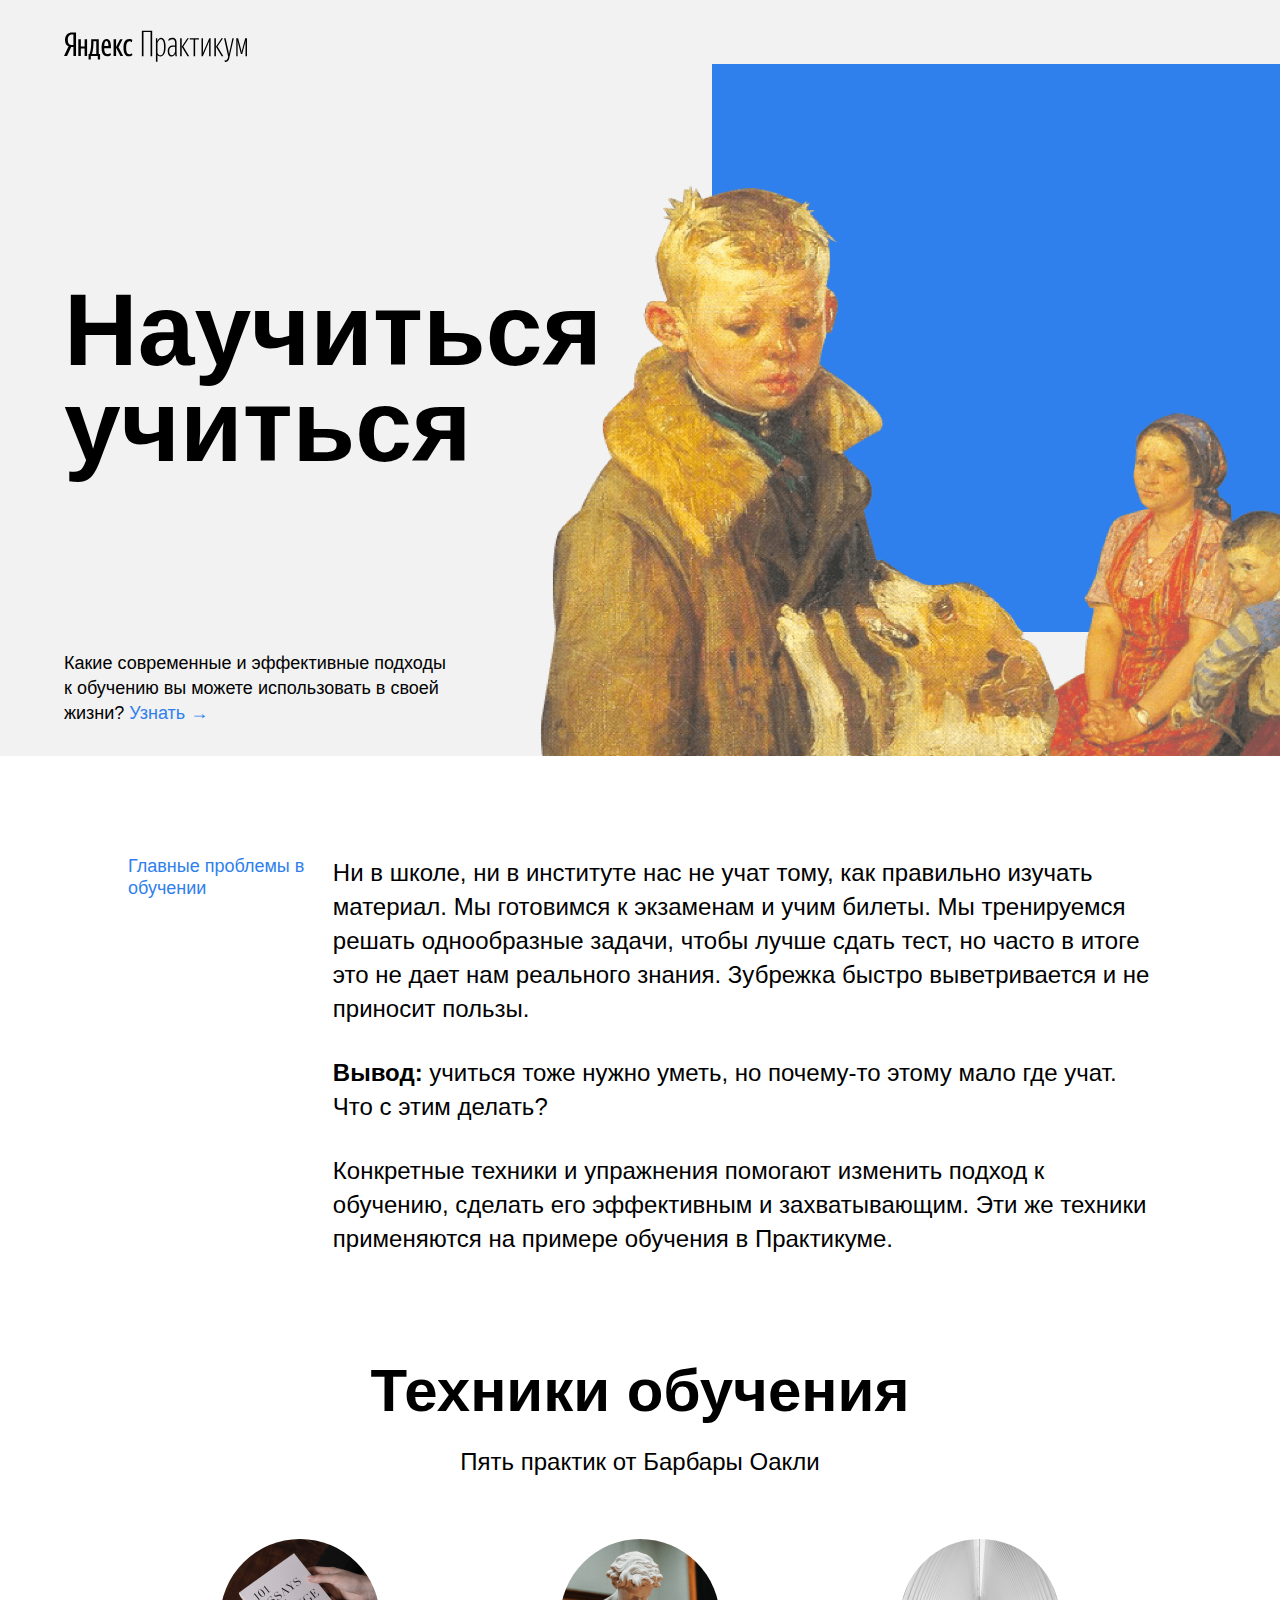
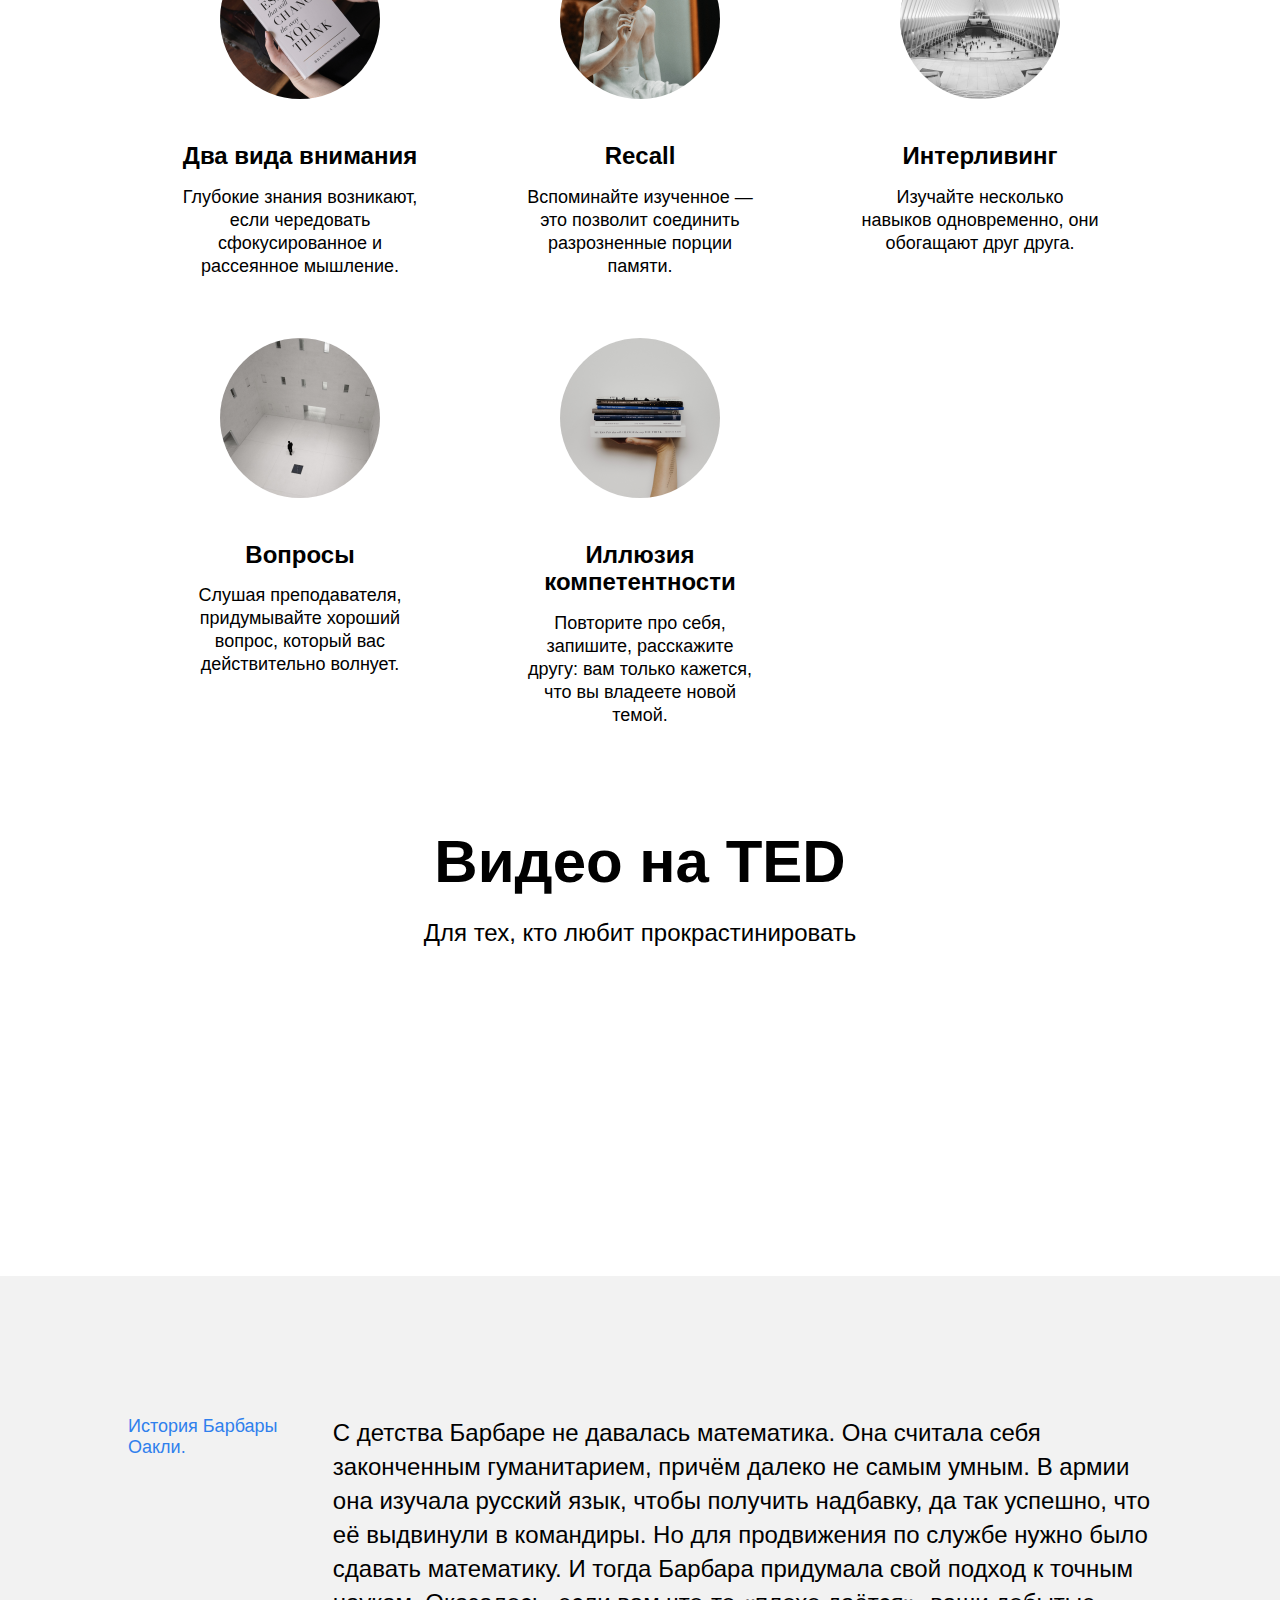
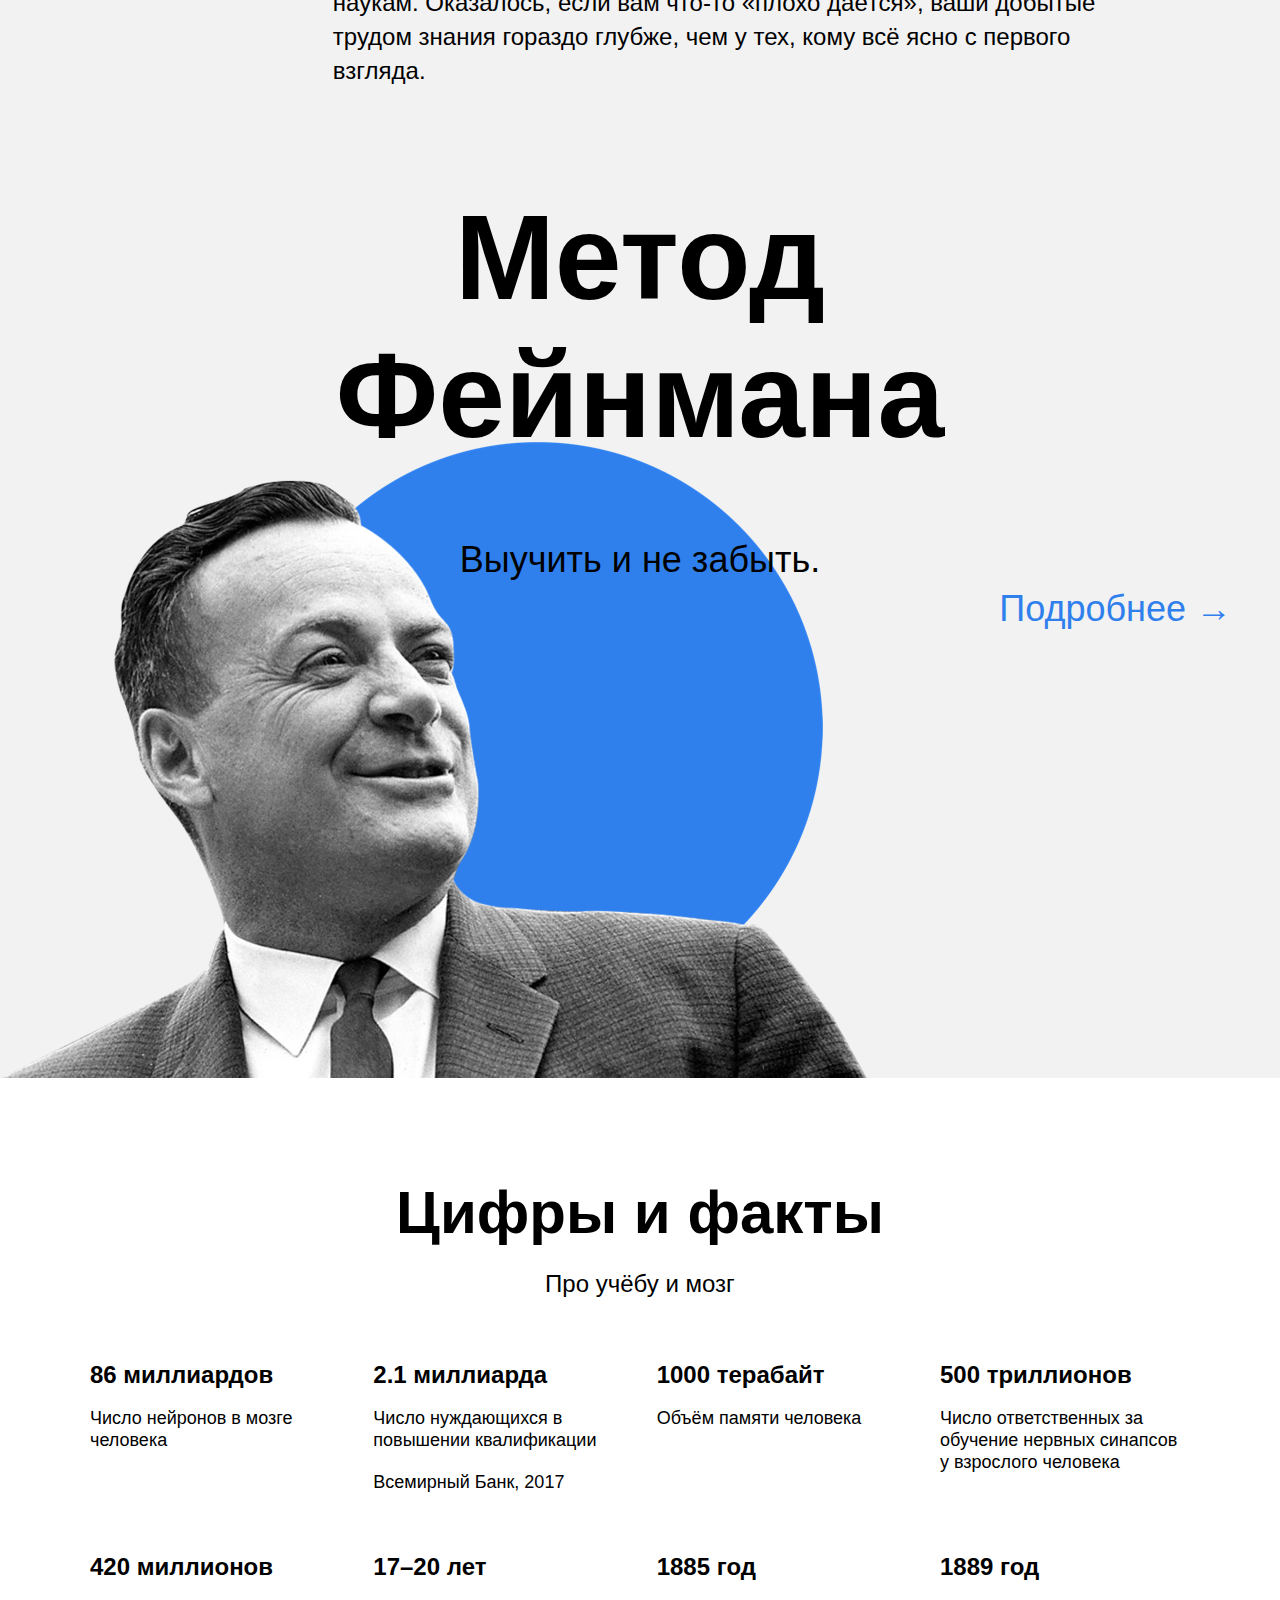
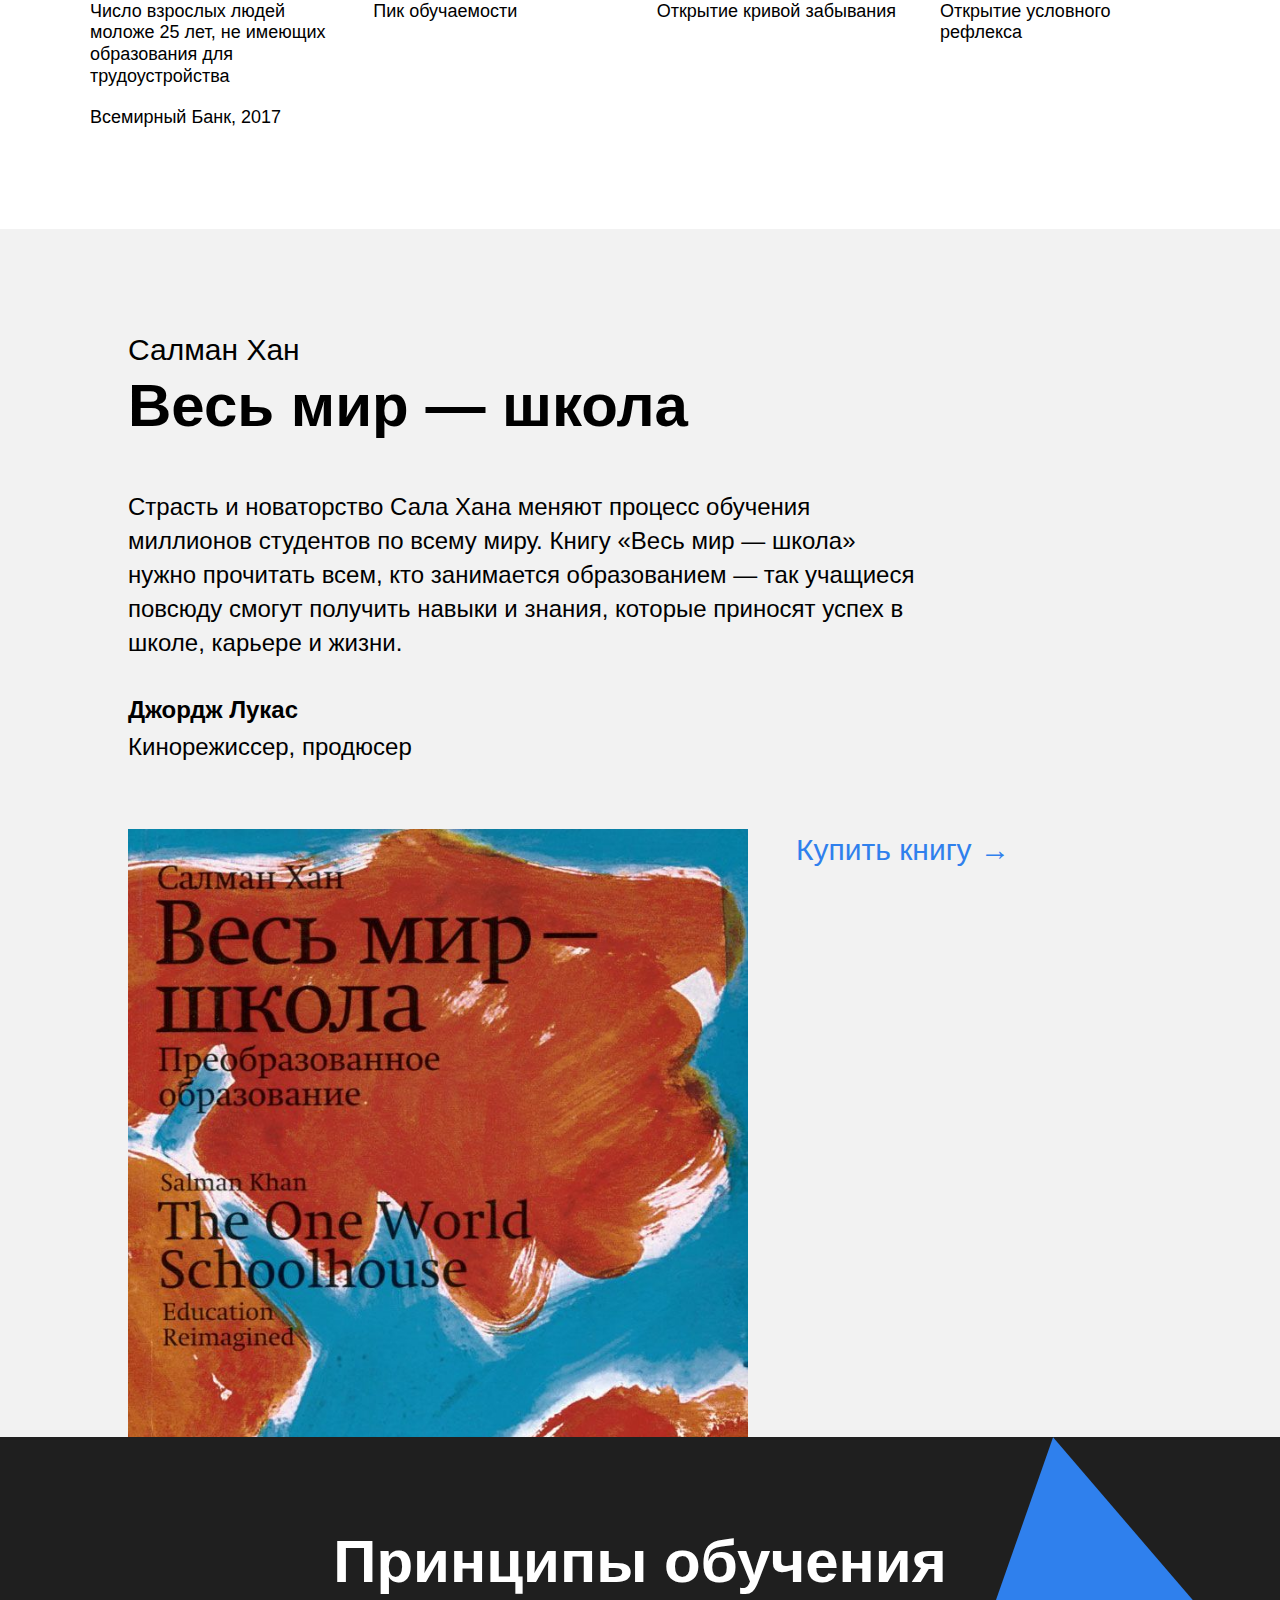
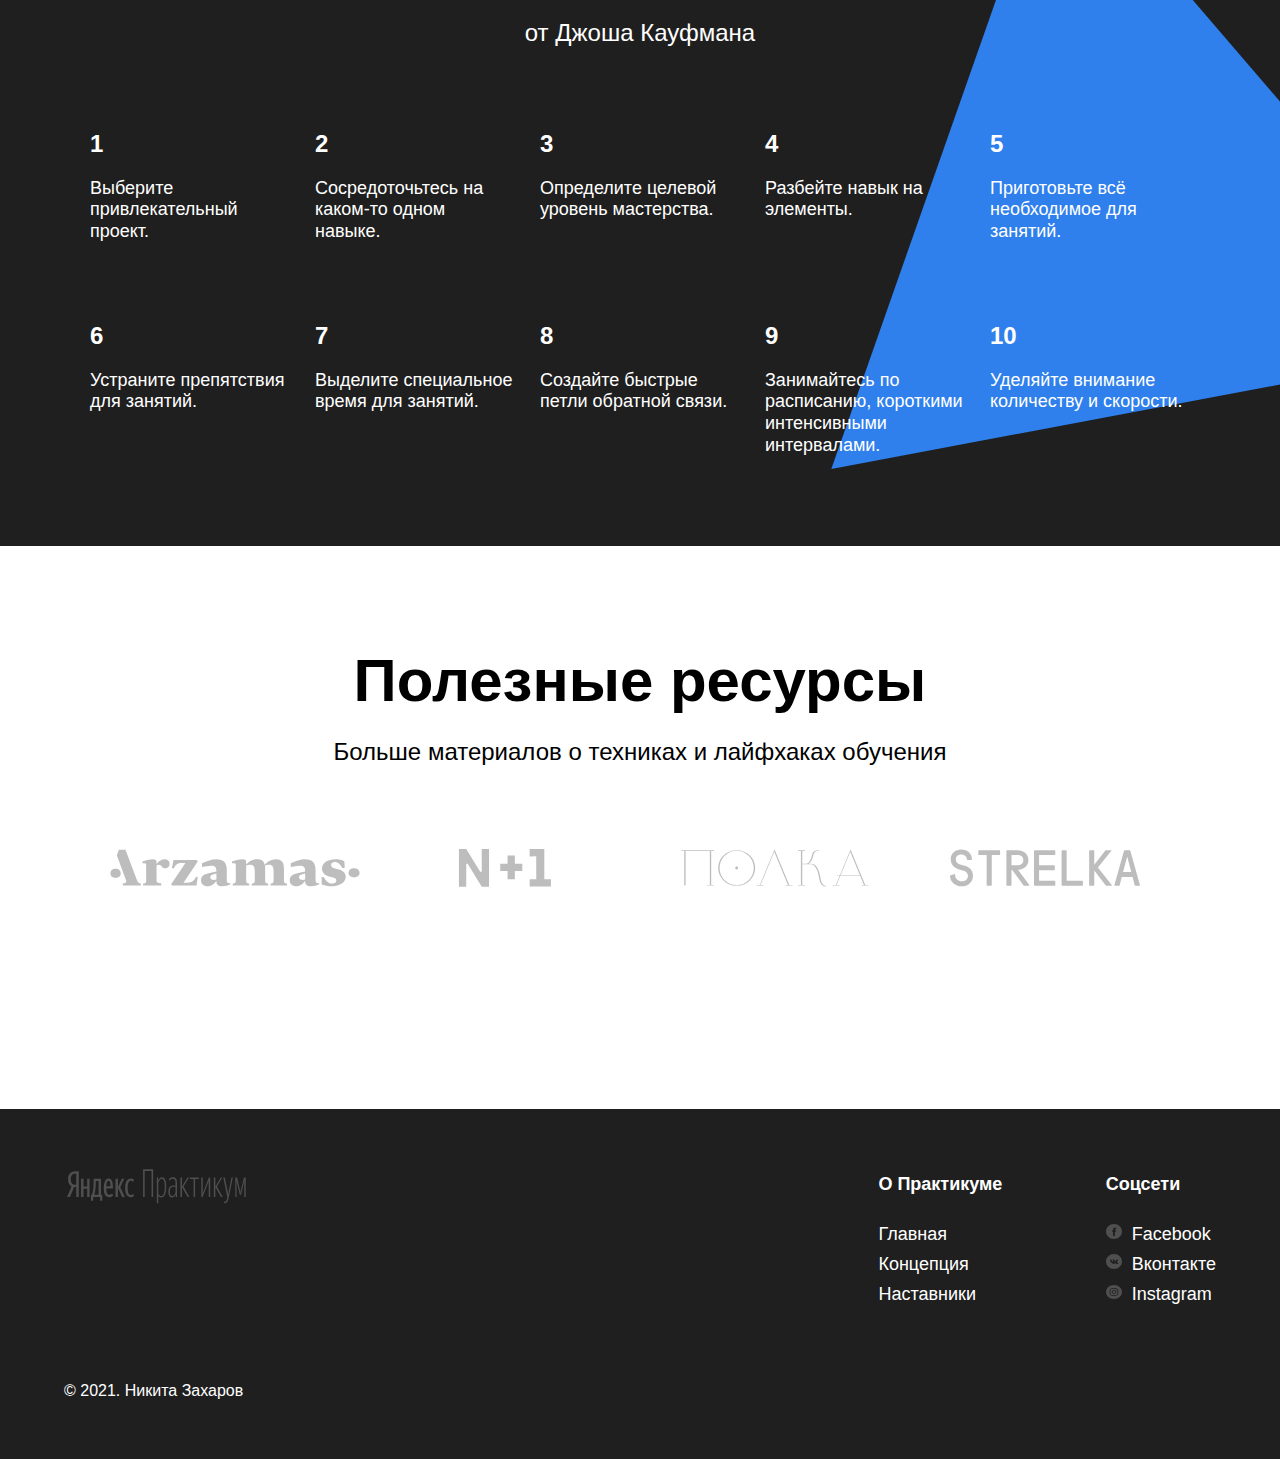
==== commit 3f01bbcd: "Внесены финальные правки после ревью" ====
--- a/index.html
+++ b/index.html
@@ -43,7 +43,7 @@
             <p class="cards__description">Глубокие знания возникают, если чередовать сфокусированное и рассеянное мышление.</p>
           </li>
           <li class="cards__item">
-            <img class="cards__image" src="./images/cards-recall.png" alt="Recall">
+            <img class="cards__image" src="./images/cards-recall.png" alt="Отзыв">
             <h4 class="cards__title">Recall</h4>
             <p class="cards__description">Вспоминайте изученное — это позволит соединить разрозненные порции памяти.</p>
           </li>
@@ -198,10 +198,10 @@
         <h2 class="section-title">Полезные ресурсы</h2>
         <h3 class="section-subtitle">Больше материалов о техниках и лайфхаках обучения</h3>
         <ul class="resources__logo-zone">
-          <li><a href="#" target="_blank"><img class="resources__logo" src="./images/logo/resources-arzamas.svg" alt="arzamas"></a></li>
-          <li><a href="#" target="_blank"><img class="resources__logo" src="./images/logo/resources-n1.svg" alt="n+1"></a></li>
-          <li><a href="#" target="_blank"><img class="resources__logo" src="./images/logo/resources-polka.svg" alt="polka"></a></li>
-          <li><a href="#" target="_blank"><img class="resources__logo" src="./images/logo/resources-strelka.svg" alt="strelka"></a></li>
+          <li><a href="#" target="_blank"><img class="resources__logo" src="./images/logo/resources-arzamas.svg" alt="Арзамас"></a></li>
+          <li><a href="#" target="_blank"><img class="resources__logo" src="./images/logo/resources-n1.svg" alt="н+1"></a></li>
+          <li><a href="#" target="_blank"><img class="resources__logo" src="./images/logo/resources-polka.svg" alt="полка"></a></li>
+          <li><a href="#" target="_blank"><img class="resources__logo" src="./images/logo/resources-strelka.svg" alt="стрелка"></a></li>
         </ul>
       </section>
     </main>
@@ -222,9 +222,9 @@
         <nav class="footer__column footer__column_content_social">
           <h3 class="footer__column-heading">Соцсети</h3>
           <ul class="footer__column-links">
-            <li><a class="footer__column-link" target="_blank" href="https://www.facebook.com/yandex.praktikum/"><img class="footer__social-icon" src="images/facebook_color_white.svg" alt="Facebook">Facebook</a></li>
+            <li><a class="footer__column-link" target="_blank" href="https://www.facebook.com/yandex.praktikum/"><img class="footer__social-icon" src="images/facebook_color_white.svg" alt="Фэйсбук">Facebook</a></li>
             <li><a class="footer__column-link" target="_blank" href="https://vk.com/yandex.praktikum"><img class="footer__social-icon" src="images/vk_color_white.svg" alt="Вконтакте">Вконтакте</a></li>
-            <li><a class="footer__column-link" target="_blank" href="https://www.instagram.com/yndx.praktikum/"><img class="footer__social-icon" src="images/instagram_color_white.svg" alt="Instagram">Instagram</a></li>
+            <li><a class="footer__column-link" target="_blank" href="https://www.instagram.com/yndx.praktikum/"><img class="footer__social-icon" src="images/instagram_color_white.svg" alt="Инстаграм">Instagram</a></li>
           </ul>
         </nav>
       </section>
